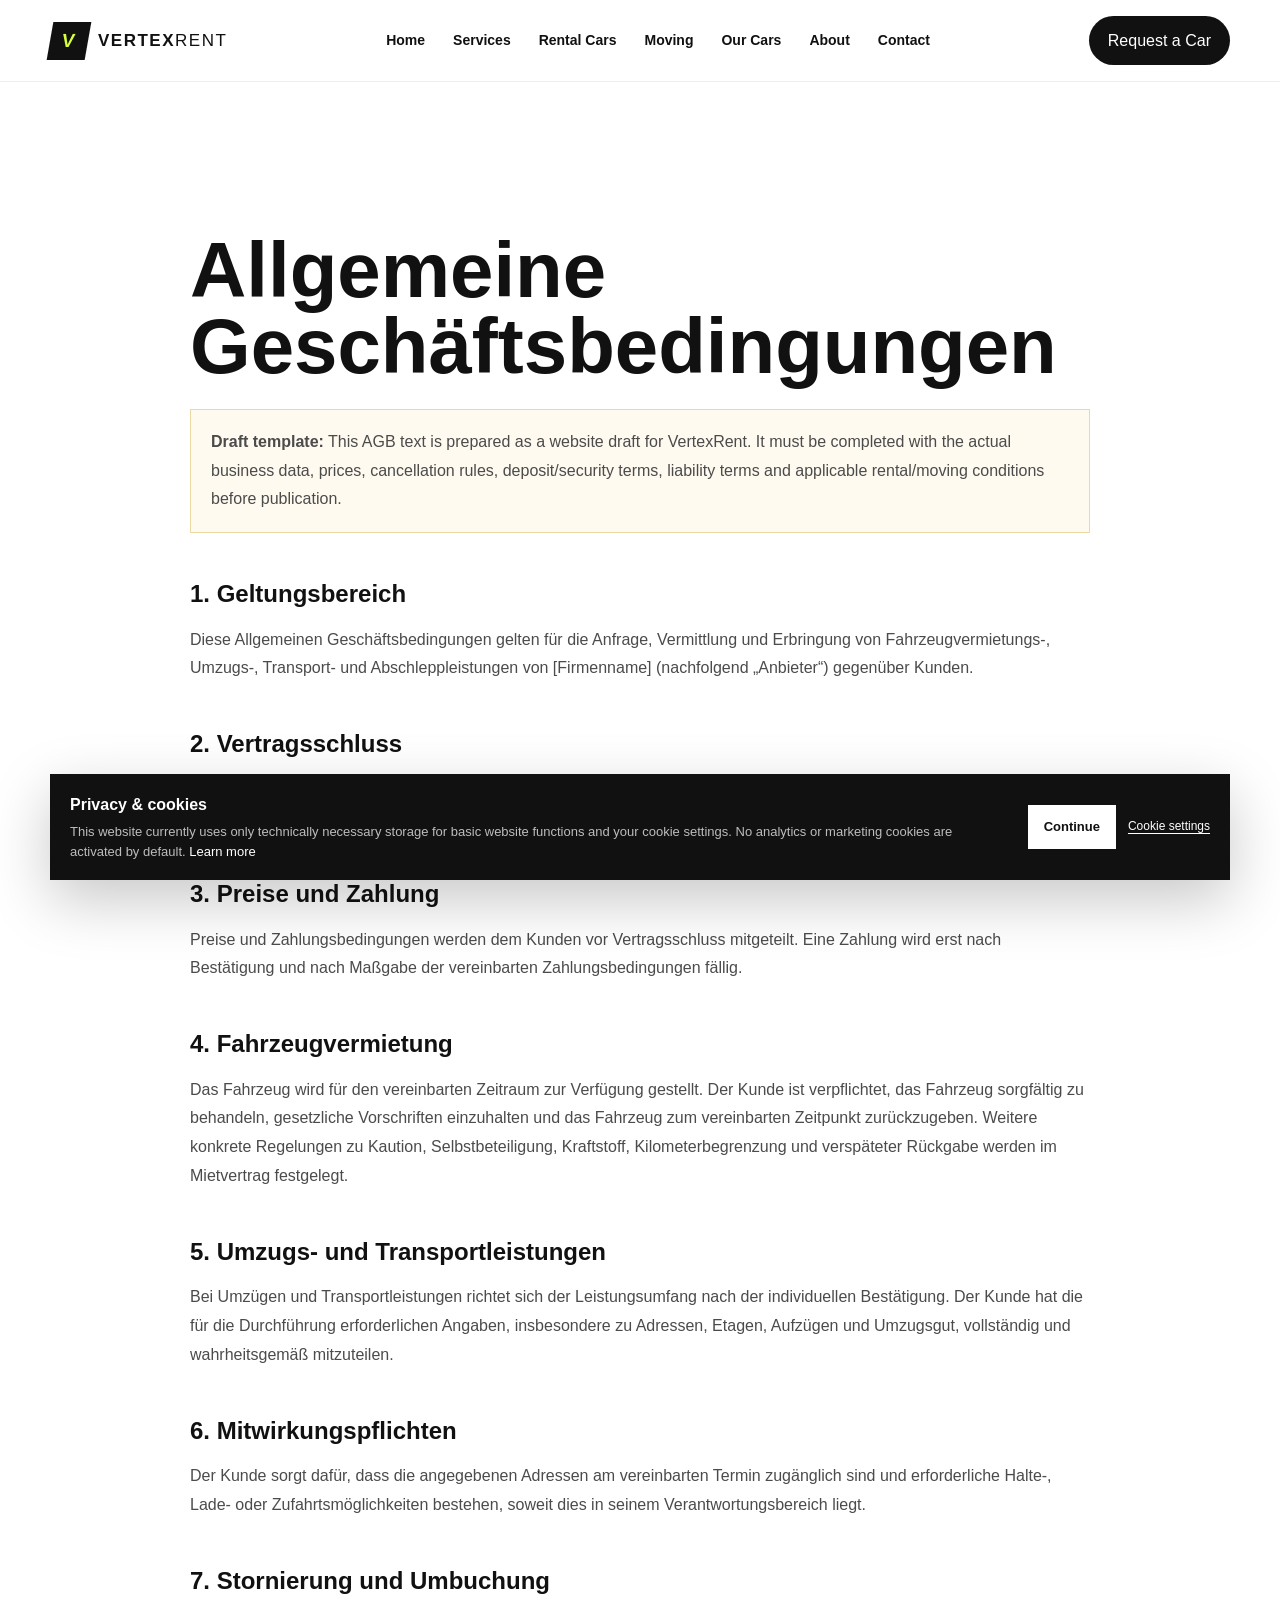
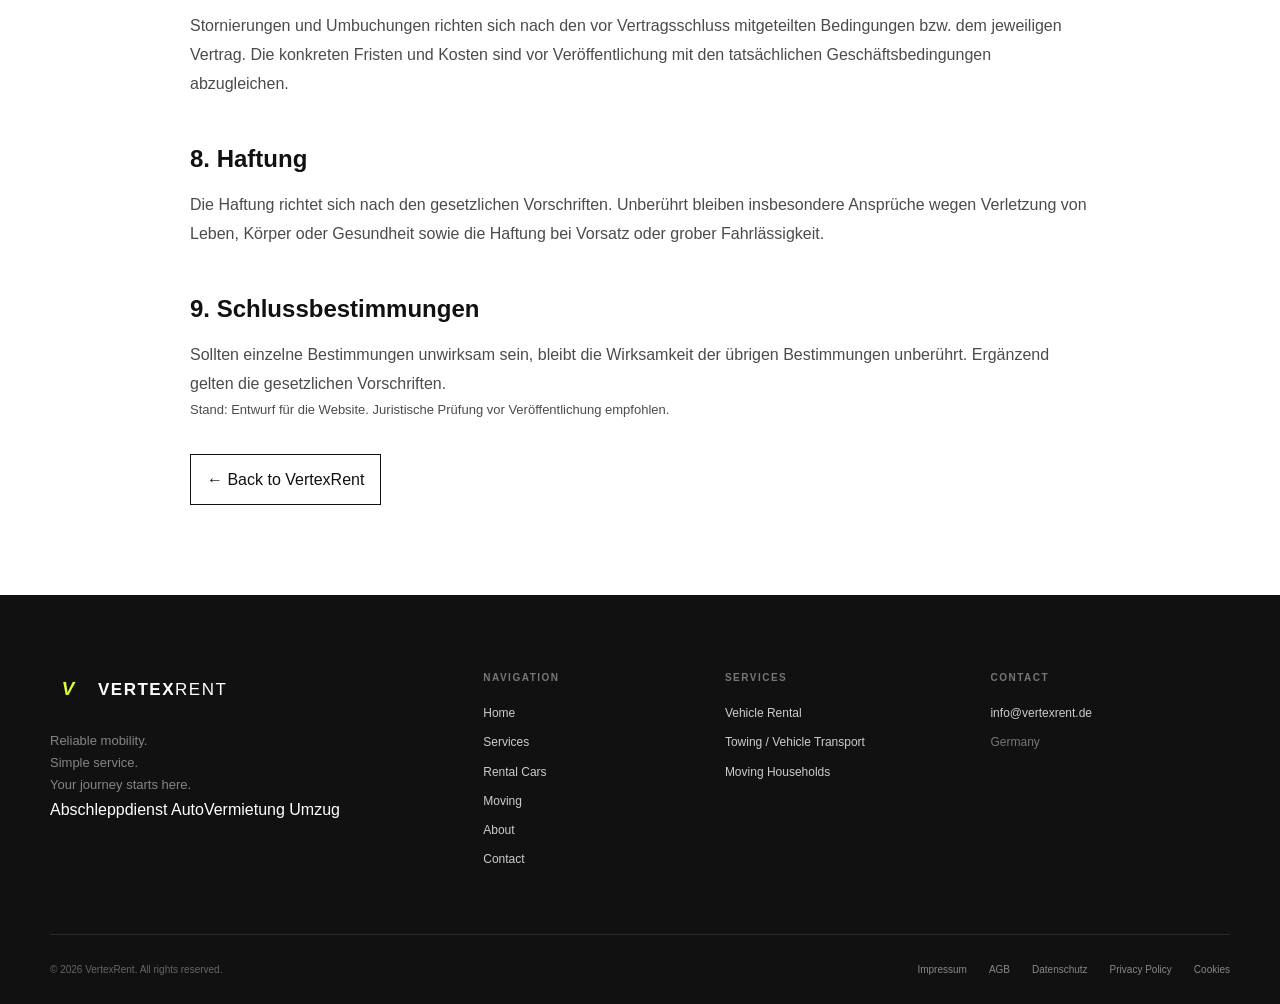
==== agb.html @ 1e1f7a02 "fixed the design and update the website" ====
<!DOCTYPE html>
<html lang="de">
<head>
<meta charset="UTF-8">
<meta name="viewport" content="width=device-width, initial-scale=1.0">
<meta name="robots" content="index,follow">
<title>AGB | VertexRent</title>
<link rel="stylesheet" href="style.css">
<link rel="stylesheet" href="responsive.css">
<style>
.legal-page { padding: 150px 0 90px; }
.legal-page .container { max-width: 900px; }
.legal-page .eyebrow { margin-bottom: 14px; }
.legal-page h1 { margin: 0 0 24px; font-size: clamp(42px, 7vw, 78px); line-height: 0.98; }
.legal-page h1 em { font-style: normal; font-weight: 400; }
.legal-page h2 { margin: 42px 0 12px; font-size: 24px; }
.legal-page p, .legal-page li { line-height: 1.8; color: #4b4b4b; }
.legal-page ul, .legal-page ol { padding-left: 22px; }
.legal-placeholder { padding: 18px 20px; border: 1px solid #ead9a3; background: #fffaf0; margin: 24px 0; color: #6d5a25; }
.legal-meta { color: #777; font-size: 13px; }
.legal-back { display:inline-flex; margin-top:32px; padding:12px 16px; border:1px solid #111; color:#111; text-decoration:none; }
</style>
</head>
<body>
<header class="site-header">
  <div class="container nav-wrapper">
    <a href="index.html" class="logo" aria-label="VertexRent Home">
      <span class="logo-mark">V</span>
      <span class="logo-text">VERTEX<span>RENT</span></span>
    </a>
    <nav id="site-navigation" class="main-nav" aria-label="Main Navigation">
      <a href="index.html">Home</a>
      <a href="services.html">Services</a>
      <a href="rental.html">Rental Cars</a>
      <a href="moving.html">Moving</a>
      <a href="index.html#fleet">Our Cars</a>
      <a href="index.html#about">About</a>
      <a href="index.html#contact">Contact</a>
    </nav>
    <a href="rental.html" class="nav-cta">Request a Car</a>
    <button class="menu-toggle" type="button" aria-expanded="false" aria-controls="site-navigation" aria-label="Open navigation menu">
      <span></span><span></span><span></span>
    </button>
  </div>
</header>

<main class="legal-page"><div class="container">
<h1>Allgemeine Geschäftsbedingungen</h1>
<p class="legal-placeholder"><strong>Draft template:</strong> This AGB text is prepared as a website draft for VertexRent. It must be completed with the actual business data, prices, cancellation rules, deposit/security terms, liability terms and applicable rental/moving conditions before publication.</p>
<h2>1. Geltungsbereich</h2><p>Diese Allgemeinen Geschäftsbedingungen gelten für die Anfrage, Vermittlung und Erbringung von Fahrzeugvermietungs-, Umzugs-, Transport- und Abschleppleistungen von [Firmenname] (nachfolgend „Anbieter“) gegenüber Kunden.</p>
<h2>2. Vertragsschluss</h2><p>Eine Anfrage über das Online-Formular stellt zunächst eine unverbindliche Anfrage dar. Ein Vertrag kommt erst durch die ausdrückliche Bestätigung des Anbieters nach Prüfung der Verfügbarkeit, des Leistungsumfangs und des Preises zustande.</p>
<h2>3. Preise und Zahlung</h2><p>Preise und Zahlungsbedingungen werden dem Kunden vor Vertragsschluss mitgeteilt. Eine Zahlung wird erst nach Bestätigung und nach Maßgabe der vereinbarten Zahlungsbedingungen fällig.</p>
<h2>4. Fahrzeugvermietung</h2><p>Das Fahrzeug wird für den vereinbarten Zeitraum zur Verfügung gestellt. Der Kunde ist verpflichtet, das Fahrzeug sorgfältig zu behandeln, gesetzliche Vorschriften einzuhalten und das Fahrzeug zum vereinbarten Zeitpunkt zurückzugeben. Weitere konkrete Regelungen zu Kaution, Selbstbeteiligung, Kraftstoff, Kilometerbegrenzung und verspäteter Rückgabe werden im Mietvertrag festgelegt.</p>
<h2>5. Umzugs- und Transportleistungen</h2><p>Bei Umzügen und Transportleistungen richtet sich der Leistungsumfang nach der individuellen Bestätigung. Der Kunde hat die für die Durchführung erforderlichen Angaben, insbesondere zu Adressen, Etagen, Aufzügen und Umzugsgut, vollständig und wahrheitsgemäß mitzuteilen.</p>
<h2>6. Mitwirkungspflichten</h2><p>Der Kunde sorgt dafür, dass die angegebenen Adressen am vereinbarten Termin zugänglich sind und erforderliche Halte-, Lade- oder Zufahrtsmöglichkeiten bestehen, soweit dies in seinem Verantwortungsbereich liegt.</p>
<h2>7. Stornierung und Umbuchung</h2><p>Stornierungen und Umbuchungen richten sich nach den vor Vertragsschluss mitgeteilten Bedingungen bzw. dem jeweiligen Vertrag. Die konkreten Fristen und Kosten sind vor Veröffentlichung mit den tatsächlichen Geschäftsbedingungen abzugleichen.</p>
<h2>8. Haftung</h2><p>Die Haftung richtet sich nach den gesetzlichen Vorschriften. Unberührt bleiben insbesondere Ansprüche wegen Verletzung von Leben, Körper oder Gesundheit sowie die Haftung bei Vorsatz oder grober Fahrlässigkeit.</p>
<h2>9. Schlussbestimmungen</h2><p>Sollten einzelne Bestimmungen unwirksam sein, bleibt die Wirksamkeit der übrigen Bestimmungen unberührt. Ergänzend gelten die gesetzlichen Vorschriften.</p>
<p class="legal-meta">Stand: Entwurf für die Website. Juristische Prüfung vor Veröffentlichung empfohlen.</p>
<a href="index.html" class="legal-back">← Back to VertexRent</a>
</div></main>
<footer class="site-footer">
  <div class="container">
    <div class="footer-top">
      <div class="footer-brand">
        <a class="logo footer-logo" href="index.html" aria-label="VertexRent Home">
          <span class="logo-mark">V</span>
          <span class="logo-text">VERTEX<span>RENT</span></span>
        </a>
        <p>Reliable mobility.<br>Simple service.<br>Your journey starts here.</p>
        <div class="service-label-strip footer-services" aria-label="Our services">
          <span>Abschleppdienst</span>
          <span>AutoVermietung</span>
          <span>Umzug</span>
        </div>
      </div>
      <div class="footer-column">
        <h4>Navigation</h4>
        <a href="index.html">Home</a>
        <a href="services.html">Services</a>
        <a href="rental.html">Rental Cars</a>
        <a href="moving.html">Moving</a>
        <a href="index.html#about">About</a>
        <a href="index.html#contact">Contact</a>
      </div>
      <div class="footer-column">
        <h4>Services</h4>
        <a href="rental.html">Vehicle Rental</a>
        <a href="services.html#transport">Towing / Vehicle Transport</a>
        <a href="moving.html">Moving Households</a>
      </div>
      <div class="footer-column">
        <h4>Contact</h4>
        <a href="mailto:info@vertexrent.de">info@vertexrent.de</a>
        <span class="footer-muted">Germany</span>
      </div>
    </div>
    <div class="footer-bottom">
      <p>© 2026 VertexRent. All rights reserved.</p>
      <nav aria-label="Legal" class="legal-links">
        <a href="impressum.html">Impressum</a>
        <a href="agb.html">AGB</a>
        <a href="datenschutz.html">Datenschutz</a>
        <a href="privacy-policy.html">Privacy Policy</a>
        <a href="cookies.html">Cookies</a>
      </nav>
    </div>
  </div>
</footer>
<div class="cookie-notice" id="cookieNotice" role="region" aria-label="Cookie information" hidden>
  <div class="cookie-notice-inner">
    <div>
      <p class="cookie-notice-title">Privacy &amp; cookies</p>
      <p class="cookie-notice-text">This website currently uses only technically necessary storage for basic website functions and your cookie settings. No analytics or marketing cookies are activated by default. <a href="privacy-policy.html">Learn more</a></p>
    </div>
    <div class="cookie-notice-actions">
      <button type="button" class="cookie-button" id="cookieNecessary">Continue</button>
      <a href="cookies.html" class="cookie-link">Cookie settings</a>
    </div>
  </div>
</div>
<script src="script.js"></script>
</body>
</html>
---- style.css ----
/* ========
   GLOBAL RESET
======== */

* {
    margin: 0;
    padding: 0;
    box-sizing: border-box;
}

html {
    scroll-behavior: smooth;
}

body {
    font-family: "DM Sans", sans-serif;
    color: #111111;
    background: #ffffff;
    line-height: 1.6;
}

a {
    text-decoration: none;
    color: inherit;
}

button {
    font-family: inherit;
}


/* =========
   CONTAINER
========== */

.container {
    width: min(1180px, calc(100% - 48px));
    margin: 0 auto;
}


/* ============
   HEADER
 ===========*/

.site-header {
    width: 100%;
    height: 82px;

    background: #ffffff;

    border-bottom: 1px solid #eeeeee;

    position: sticky;
    top: 0;
    z-index: 1000;
}


/* 
   NAV WRAPPER 
   */

.nav-wrapper {
    height: 100%;

    display: flex;
    align-items: center;
    justify-content: space-between;
}


/* 
   LOGO
 */

.logo {
    display: flex;
    align-items: center;
    gap: 10px;

    font-family: "Manrope", sans-serif;

    font-size: 17px;
    font-weight: 800;

    letter-spacing: 1.5px;
}


/* Logo icon */

.logo-mark {
    width: 38px;
    height: 38px;

    display: grid;
    place-items: center;

    background: #111111;
    color: #d8ff3e;

    font-size: 19px;
    font-weight: 800;

    transform: skew(-10deg);
}


/* Logo text */

.logo-text {
    color: #111111;
}

.logo-text span {
    font-weight: 500;
}


/* 
   DESKTOP NAVIGATION
 */

.main-nav {
    display: flex;
    align-items: center;

    gap: 28px;

    font-size: 14px;
    font-weight: 600;
}

.main-nav a {
    transition: opacity 0.2s ease;
}

.main-nav a:hover {
    opacity: 0.55;
}


/* 
   NAV CTA
 */

.nav-cta {
    background: #111111;
    color: #ffffff;

    padding: 12px 19px;

    border-radius: 100px;

    transition:
        background 0.2s ease,
        transform 0.2s ease;
}

.nav-cta:hover {
    opacity: 1 !important;

    background: #222222;

    transform: translateY(-2px);
}


/* 
   MOBILE MENU BUTTON
*/

.menu-toggle {
    display: none;

    width: 42px;
    height: 42px;

    border: none;
    background: transparent;

    cursor: pointer;

    flex-direction: column;
    align-items: center;
    justify-content: center;

    gap: 5px;
}

.menu-toggle span {
    display: block;

    width: 24px;
    height: 2px;

    background: #111111;

    transition: 0.3s ease;
}


/* =========================
   HERO SECTION
========================= */

.hero {

    position: relative;

    min-height: calc(100vh - 82px);

    display: flex;

    align-items: center;

    overflow: hidden;

    background: #141618;

    color: #ffffff;
}


/* 
   HERO BACKGROUND
*/

.hero-background {

    position: absolute;

    inset: 0;

    background-image:

        linear-gradient(
            90deg,
            rgba(8, 9, 10, 0.90) 0%,
            rgba(8, 9, 10, 0.65) 45%,
            rgba(8, 9, 10, 0.18) 100%
        ),

        url("https://images.unsplash.com/photo-1494905998402-395d579af36f?auto=format&fit=crop&w=2200&q=90");

    background-position: center;

    background-size: cover;

    background-repeat: no-repeat;

    z-index: 0;
}


/* 
   HERO CONTAINER
 */

.hero-container {

    position: relative;

    z-index: 1;

    width: 100%;

    padding-top: 100px;

    padding-bottom: 100px;
}


/* 
   HERO CONTENT
 */

.hero-content {

    max-width: 720px;
}


/* 
   EYEBROW
 */

.eyebrow {

    display: flex;

    align-items: center;

    gap: 10px;

    text-transform: uppercase;

    letter-spacing: 2px;

    font-size: 11px;

    font-weight: 700;

    color: #74787c;

    margin-bottom: 22px;
}


.eyebrow span {

    display: block;

    width: 28px;

    height: 2px;

    background: currentColor;
}


.hero-eyebrow {

    color: #d8ff3e;
}


/* 
   HERO HEADING
 */

.hero h1 {

    font-family: "Manrope", sans-serif;

    font-size: clamp(48px, 7vw, 88px);

    line-height: 0.98;

    letter-spacing: -4px;

    font-weight: 800;

    margin-bottom: 28px;
}


.hero h1 em {

    font-style: normal;

    color: #d8ff3e;

    font-weight: 600;
}


/* 
   HERO DESCRIPTION
 */

.hero-description {

    max-width: 540px;

    font-size: 18px;

    line-height: 1.7;

    color: #d8d9da;

    margin-bottom: 34px;
}


/* 
   HERO BUTTONS
 */

.hero-actions {

    display: flex;

    align-items: center;

    gap: 12px;

    flex-wrap: wrap;
}


.btn {

    display: inline-flex;

    align-items: center;

    justify-content: center;

    gap: 24px;

    border-radius: 100px;

    padding: 15px 22px;

    font-family: "DM Sans", sans-serif;

    font-size: 13px;

    font-weight: 700;

    transition:
        transform 0.25s ease,
        background 0.25s ease,
        box-shadow 0.25s ease;
}


.btn span {

    font-size: 17px;
}


/* Primary */

.btn-primary {

    background: #d8ff3e;

    color: #111111;
}


.btn-primary:hover {

    transform: translateY(-2px);

    box-shadow:
        0 12px 25px rgba(216, 255, 62, 0.18);
}


/* Outline */

.btn-outline {

    border: 1px solid rgba(255, 255, 255, 0.40);

    color: #ffffff;

    background: transparent;
}


.btn-outline:hover {

    background: #ffffff;

    color: #111111;
}


/* 
   HERO TRUST
*/

.hero-trust {

    display: flex;

    gap: 34px;

    margin-top: 72px;
}


.trust-item {

    display: flex;

    flex-direction: column;
}


.trust-item strong {

    font-family: "Manrope", sans-serif;

    font-size: 17px;

    font-weight: 700;
}


.trust-item span {

    font-size: 11px;

    color: #9da0a2;
}


/* 
   SCROLL INDICATOR
 */

.hero-scroll {

    position: absolute;

    right: 34px;

    bottom: 34px;

    z-index: 2;

    display: flex;

    align-items: center;

    gap: 10px;

    color: #aaa;

    font-size: 10px;

    letter-spacing: 2px;

    writing-mode: vertical-rl;
}


.hero-scroll strong {

    color: #d8ff3e;

    font-size: 18px;

    font-weight: 400;
}


/* =========================
   FLEET SECTION
========================= */

.fleet {
    background: #ffffff;
}


/* =========================
   CAR GRID
========================= */

.car-grid {

    display: grid;

    grid-template-columns:
        repeat(3, 1fr);

    gap: 18px;
}


/* 
   CAR CAR 
   */


.car-card {

    background: #ffffff;

    border: 1px solid #e5e6e7;

    overflow: hidden;

    transition:
        transform 0.3s ease,
        box-shadow 0.3s ease;
}


.car-card:hover {

    transform: translateY(-5px);

    box-shadow:
        0 15px 35px rgba(0, 0, 0, 0.08);
}


/* 
   CAR IMAGE
 */

.car-image {

    height: 275px;

    position: relative;

    overflow: hidden;

    background: #eeeeee;
}


.car-image img {

    width: 100%;

    height: 100%;

    object-fit: cover;

    transition:
        transform 0.5s ease;
}


.car-card:hover .car-image img {

    transform: scale(1.05);
}


/* 
   CAR TAG
*/

.car-tag {

    position: absolute;

    top: 14px;

    left: 14px;

    background: #ffffff;

    color: #111111;

    padding: 7px 11px;

    font-size: 10px;

    text-transform: uppercase;

    letter-spacing: 1px;

    font-weight: 700;
}


/* 
   CAR INFO
 */

.car-info {

    padding: 22px;
}


.car-main-info {

    display: flex;

    justify-content: space-between;

    align-items: flex-start;

    gap: 15px;
}


.car-info h3 {

    font-family: "Manrope", sans-serif;

    font-size: 18px;

    line-height: 1.3;
}


.car-info p {

    font-size: 12px;

    color: #888888;

    margin-top: 4px;
}


.car-price {

    font-size: 11px;

    font-weight: 700;

    white-space: nowrap;

    color: #555555;
}


/* 
   CAR LINK
 */

.car-link {

    display: inline-flex;

    align-items: center;

    gap: 10px;

    margin-top: 25px;

    font-size: 12px;

    font-weight: 700;
}


.car-link span {

    font-size: 17px;

    transition:
        transform 0.2s ease;
}


.car-link:hover span {

    transform: translateX(5px);
}


/* =========================
   ABOUT SECTION
========================= */

.about {

    background: #f4f5f5;
}


/* 
   ABOUT GRID
 */

.about-grid {

    display: grid;

    grid-template-columns:
        1.05fr 0.95fr;

    gap: 90px;

    align-items: center;
}


/*
   ABOUT IMAGE
*/

.about-image {

    height: 620px;

    position: relative;

    overflow: hidden;
}


.about-image img {

    width: 100%;

    height: 100%;

    object-fit: cover;
}


/* 
   IMAGE BADGE
*/

.about-badge {

    position: absolute;

    left: 25px;

    bottom: 25px;

    background: #d8ff3e;

    padding: 18px 22px;

    display: flex;

    flex-direction: column;
}


.about-badge strong {

    font-family: "Manrope", sans-serif;

    font-size: 20px;

    font-weight: 800;
}


.about-badge span {

    font-size: 11px;

    color: #333333;
}


/* 
   ABOUT CONTENT
 */

.about-content h2 {

    font-family: "Manrope", sans-serif;

    font-size: clamp(38px, 5vw, 64px);

    line-height: 1.02;

    letter-spacing: -2.5px;

    font-weight: 800;
}


.about-content h2 em {

    font-style: normal;

    color: #777b7e;

    font-weight: 600;
}


.about-description {

    max-width: 500px;

    color: #6f7377;

    margin: 28px 0;

    font-size: 15px;

    line-height: 1.75;
}


/*
   BENEFITS
 */

.benefits-list {

    list-style: none;

    display: grid;

    grid-template-columns: 1fr 1fr;

    gap: 14px;

    margin: 30px 0;
}


.benefits-list li {

    display: flex;

    align-items: center;

    font-size: 13px;

    font-weight: 600;
}


.benefit-icon {

    width: 22px;

    height: 22px;

    flex-shrink: 0;

    display: grid;

    place-items: center;

    margin-right: 8px;

    border-radius: 50%;

    background: #111111;

    color: #d8ff3e;

    font-size: 11px;
}


/* 
   ABOUT LINK
 */

.about-link {

    display: inline-flex;

    align-items: center;

    gap: 12px;

    font-size: 13px;

    font-weight: 700;

    border-bottom: 1px solid #111111;

    padding-bottom: 5px;
}


.about-link span {

    font-size: 17px;

    transition:
        transform 0.2s ease;
}


.about-link:hover span {

    transform: translateX(5px);
}


/* =========================
   BOOKING SECTION
========================= */

.booking {
    background: #ffffff;
}


/* =========================
   BOOKING BOX
========================= */

.booking-box {

    display: grid;

    grid-template-columns:
        0.9fr 1.1fr;

    background: #111111;

    color: #ffffff;

    overflow: hidden;
}


/* 
   BOOKING CONTENT
 */

.booking-content {

    padding: 70px;
}


.booking-eyebrow {
    color: #d8ff3e;
}


.booking-content h2 {

    font-family: "Manrope", sans-serif;

    font-size: clamp(42px, 5vw, 66px);

    line-height: 1;

    letter-spacing: -2px;

    font-weight: 800;
}


.booking-content h2 em {

    font-style: normal;

    color: #d8ff3e;

    font-weight: 600;
}


.booking-description {

    max-width: 400px;

    color: #aaaaaa;

    margin: 25px 0 42px;

    font-size: 14px;

    line-height: 1.7;
}


/* 
   BOOKING STEPS
 */

.booking-steps {

    display: flex;

    flex-direction: column;

    gap: 20px;
}


.booking-step {

    display: flex;

    align-items: flex-start;

    gap: 16px;
}


.booking-step > span {

    color: #d8ff3e;

    font-family: "Manrope", sans-serif;

    font-size: 11px;

    font-weight: 700;
}


.booking-step strong {

    display: block;

    color: #ffffff;

    font-size: 13px;
}


.booking-step p {

    color: #999999;

    font-size: 11px;

    margin-top: 2px;
}


/* 
   FORM WRAPPER
    */

.booking-form-wrapper {

    background: #f6f7f7;

    color: #111111;

    padding: 50px;
}


/* 
   FORM
 */

.booking-form {

    width: 100%;
}


/* 
   FORM HEADING
 */

.form-heading {

    display: flex;

    justify-content: space-between;

    align-items: center;

    gap: 20px;

    margin-bottom: 30px;
}


.form-heading h3 {

    font-family: "Manrope", sans-serif;

    font-size: 21px;

    font-weight: 800;
}


.form-heading span {

    font-size: 9px;

    color: #777777;

    text-transform: uppercase;

    letter-spacing: 1px;

    font-weight: 700;
}


/* 
   FORM ROW
 */

.form-row {

    display: grid;

    grid-template-columns:
        1fr 1fr;

    gap: 14px;
}


/* 
   FORM GROUP
    */

.form-group {

    margin-bottom: 17px;
}


.form-group label {

    display: block;

    font-size: 10px;

    text-transform: uppercase;

    letter-spacing: 1px;

    font-weight: 700;

    color: #333333;

    margin-bottom: 8px;
}


.form-group input,
.form-group select,
.form-group textarea {

    width: 100%;

    border: 1px solid #dddddd;

    background: #ffffff;

    padding: 14px 15px;

    border-radius: 2px;

    font-family: "DM Sans", sans-serif;

    font-size: 13px;

    color: #111111;

    outline: none;

    transition:
        border-color 0.2s ease;
}


.form-group input:focus,
.form-group select:focus,
.form-group textarea:focus {

    border-color: #111111;
}


.form-group textarea {

    resize: vertical;

    min-height: 100px;
}


/* 
   FORM SECTION TITLE
*/

.form-section-title {

    font-size: 10px;

    text-transform: uppercase;

    letter-spacing: 1.5px;

    font-weight: 700;

    color: #888888;

    border-bottom: 1px solid #dddddd;

    padding-bottom: 10px;

    margin: 28px 0 20px;
}


/* 
   BOOKING BUTTON
 */

.booking-submit {

    width: 100%;

    border: none;

    cursor: pointer;

    margin-top: 5px;
}


/* 
   FORM NOTE
 */

.form-note {

    text-align: center;

    color: #888888;

    font-size: 10px;

    line-height: 1.5;

    margin-top: 12px;
}



/* =========================
   CONTACT SECTION
========================= */

.contact {

    background: #f7f7f7;
}


/* 
   CONTACT GRID
= */

.contact-grid {

    display: grid;

    grid-template-columns:
        0.8fr 1.2fr;

    gap: 110px;

    align-items: start;
}


/* 
   CONTACT CONTENT
 */

.contact-content h2 {

    font-family: "Manrope", sans-serif;

    font-size: clamp(38px, 5vw, 64px);

    line-height: 1.02;

    letter-spacing: -2.5px;

    font-weight: 800;
}


.contact-content h2 em {

    font-style: normal;

    color: #777b7e;

    font-weight: 600;
}


.contact-description {

    max-width: 420px;

    color: #777777;

    margin: 26px 0 35px;

    font-size: 15px;

    line-height: 1.7;
}


/* 
   CONTACT DETAILS
 */

.contact-details {

    display: flex;

    flex-direction: column;

    gap: 18px;
}


.contact-detail {

    display: flex;

    flex-direction: column;
}


.contact-detail span {

    font-size: 10px;

    text-transform: uppercase;

    letter-spacing: 1px;

    color: #999999;
}


.contact-detail strong {

    font-size: 13px;

    font-weight: 600;

    color: #222222;
}


/* 
   CONTACT FORM
 */

.contact-form-wrapper {

    background: #ffffff;

    border: 1px solid #e5e5e5;

    padding: 42px;
}


.contact-form {

    width: 100%;
}


/* 
   DARK BUTTON
 */

.btn-dark {

    display: inline-flex;

    align-items: center;

    justify-content: center;

    gap: 24px;

    background: #111111;

    color: #ffffff;

    border: none;

    cursor: pointer;
}


.btn-dark:hover {

    background: #292929;
}


.contact-submit {

    margin-top: 5px;
}



/* =========================
   FOOTER
========================= */

.site-footer {

    background: #111111;

    color: #ffffff;

    padding-top: 75px;
}


/* 
   FOOTER TOP
 */

.footer-top {

    display: grid;

    grid-template-columns:
        1.6fr
        0.8fr
        0.9fr
        1fr;

    gap: 50px;

    padding-bottom: 65px;
}


/* 
   FOOTER BRAND
 */

.footer-brand p {

    max-width: 280px;

    color: #858585;

    font-size: 13px;

    line-height: 1.7;

    margin-top: 22px;
}


/* Footer logo */

.footer-logo {

    color: #ffffff;
}


.footer-logo .logo-text {

    color: #ffffff;
}


/*
   FOOTER COLUMNS
 */

.footer-column {

    display: flex;

    flex-direction: column;

    align-items: flex-start;

    gap: 10px;
}


.footer-column h4 {

    font-size: 10px;

    text-transform: uppercase;

    letter-spacing: 1.5px;

    color: #777777;

    margin-bottom: 8px;
}


.footer-column a {

    font-size: 12px;

    color: #cccccc;

    transition:
        color 0.2s ease;
}


.footer-column a:hover {

    color: #d8ff3e;
}


.footer-muted {

    font-size: 12px;

    color: #777777;
}


/* 
   FOOTER BOTTOM
 */

.footer-bottom {

    min-height: 70px;

    border-top: 1px solid #292929;

    display: flex;

    align-items: center;

    justify-content: space-between;

    gap: 20px;
}


.footer-bottom p {

    color: #666666;

    font-size: 10px;
}


/* 
   LEGAL LINKS
 */

.legal-links {

    display: flex;

    align-items: center;

    gap: 22px;
}


.legal-links a {

    color: #888888;

    font-size: 10px;

    transition:
        color 0.2s ease;
}


.legal-links a:hover {

    color: #ffffff;
}

/* =====================================================
   BOOKING SERVICE GATEWAY
===================================================== */
.booking-service-gateway {
    display: flex;
    align-items: stretch;
}

.booking-gateway-card {
    width: 100%;
    padding: 42px;
    border: 1px solid #e5e5e5;
    background: #fff;
    box-sizing: border-box;
}

.booking-gateway-card h3 {
    margin: 12px 0 12px;
    font-size: clamp(28px, 3vw, 40px);
    line-height: 1.08;
}

.booking-gateway-card > p:not(.eyebrow):not(.form-note) {
    max-width: 560px;
    line-height: 1.7;
    color: #555;
}

.booking-gateway-actions {
    display: flex;
    gap: 12px;
    flex-wrap: wrap;
    margin-top: 28px;
}

.booking-gateway-actions .btn {
    text-decoration: none;
}

.btn-outline {
    display: inline-flex;
    align-items: center;
    justify-content: center;
    gap: 20px;
    padding: 16px 20px;
    border: 1px solid #111;
    color: #111;
    background: #fff;
    cursor: pointer;
}

.btn-outline:hover {
    background: #f4f4f4;
}


/* =====================================================
   COOKIE NOTICE
===================================================== */
.cookie-notice {
    position: fixed;
    left: 20px;
    right: 20px;
    bottom: 20px;
    z-index: 1000;
}

.cookie-notice[hidden] { display: none; }

.cookie-notice-inner {
    max-width: 1180px;
    margin: 0 auto;
    display: flex;
    align-items: center;
    justify-content: space-between;
    gap: 24px;
    padding: 18px 20px;
    background: #111;
    color: #fff;
    box-shadow: 0 20px 60px rgba(0,0,0,.22);
}

.cookie-notice-title {
    margin: 0 0 4px;
    font-weight: 800;
}

.cookie-notice-text {
    margin: 0;
    color: rgba(255,255,255,.72);
    font-size: 13px;
    line-height: 1.55;
}

.cookie-notice-text a,
.cookie-link {
    color: #fff;
}

.cookie-notice-actions {
    display: flex;
    align-items: center;
    gap: 12px;
    flex-shrink: 0;
}

.cookie-button {
    border: 0;
    padding: 12px 16px;
    background: #fff;
    color: #111;
    font: inherit;
    font-size: 13px;
    font-weight: 800;
    cursor: pointer;
}

.cookie-link {
    font-size: 12px;
    text-decoration: underline;
    text-underline-offset: 3px;
}

@media (max-width: 760px) {
    .cookie-notice {
        left: 12px;
        right: 12px;
        bottom: 12px;
    }

    .cookie-notice-inner,
    .cookie-notice-actions {
        flex-direction: column;
        align-items: stretch;
    }
}
---- responsive.css ----
/* =========================
   TABLET
========================= */

@media (max-width: 900px) {

    .main-nav {
        gap: 16px;
    }

}


/* =========================
   MOBILE
========================= */

@media (max-width: 700px) {

    .container {
        width: min(100% - 30px, 1180px);
    }


    .site-header {
        height: 70px;
    }


    .menu-toggle {
        display: flex;
    }


    .main-nav {

        position: absolute;

        top: 70px;
        left: 0;
        right: 0;

        background: #ffffff;

        display: none;

        flex-direction: column;

        align-items: stretch;

        gap: 0;

        padding: 20px 25px;

        border-bottom: 1px solid #eeeeee;
    }


    .main-nav.open {
        display: flex;
    }


    .main-nav a {
        padding: 10px 0;
    }


    .main-nav .nav-cta {
        text-align: center;

        margin-top: 8px;
    }

}


/* =========================
   HERO RESPONSIVE
========================= */

@media (max-width: 700px) {

    .hero {

        min-height: calc(100vh - 70px);
    }


    .hero-container {

        padding-top: 70px;

        padding-bottom: 70px;
    }


    .hero h1 {

        font-size: clamp(46px, 13vw, 68px);

        letter-spacing: -2px;
    }


    .hero-description {

        font-size: 16px;

        max-width: 100%;
    }


    .hero-trust {

        gap: 18px;

        margin-top: 50px;
    }


    .hero-scroll {

        display: none;
    }

}



/* =========================
   SERVICES RESPONSIVE
========================= */

@media (max-width: 900px) {

    .services-heading {

        grid-template-columns: 1fr;

        gap: 30px;

        align-items: start;
    }


    .service-grid {

        grid-template-columns: 1fr;
    }


    .service-card {

        min-height: 280px;
    }

}


@media (max-width: 700px) {

    .section {

        padding: 80px 0;
    }


    .section-heading {

        margin-bottom: 38px;
    }


    .section-heading h2 {

        font-size: 42px;

        letter-spacing: -1.8px;
    }


    .service-card {

        min-height: 270px;

        padding: 28px;
    }


    .service-card h3 {

        font-size: 25px;
    }

}


/* =========================
   FLEET RESPONSIVE
========================= */

@media (max-width: 900px) {

    .car-grid {

        grid-template-columns:
            repeat(2, 1fr);
    }

}


@media (max-width: 700px) {

    .car-grid {

        grid-template-columns: 1fr;
    }


    .car-image {

        height: 250px;
    }

}




/* =========================
   ABOUT RESPONSIVE
========================= */

@media (max-width: 900px) {

    .about-grid {

        grid-template-columns: 1fr;

        gap: 50px;
    }


    .about-image {

        height: 500px;
    }

}


@media (max-width: 700px) {

    .about-image {

        height: 380px;
    }


    .about-content h2 {

        font-size: 42px;

        letter-spacing: -1.8px;
    }


    .benefits-list {

        grid-template-columns: 1fr;
    }

}


/* =========================
   BOOKING RESPONSIVE
========================= */

@media (max-width: 900px) {

    .booking-box {

        grid-template-columns: 1fr;
    }


    .booking-content {

        padding: 55px;
    }


    .booking-form-wrapper {

        padding: 45px;
    }

}


@media (max-width: 700px) {

    .booking-content {

        padding: 40px 25px;
    }


    .booking-form-wrapper {

        padding: 35px 25px;
    }


    .form-row {

        grid-template-columns: 1fr;

        gap: 0;
    }


    .form-heading {

        align-items: flex-start;

        flex-direction: column;

        gap: 8px;
    }


    .booking-content h2 {

        font-size: 44px;

        letter-spacing: -1.8px;
    }

}


/* =========================
   CONTACT RESPONSIVE
========================= */

@media (max-width: 900px) {

    .contact-grid {

        grid-template-columns: 1fr;

        gap: 55px;
    }

}


@media (max-width: 700px) {

    .contact-grid {

        gap: 40px;
    }


    .contact-form-wrapper {

        padding: 28px 20px;
    }


    .contact-content h2 {

        font-size: 42px;

        letter-spacing: -1.8px;
    }

}



/* =========================
   FOOTER RESPONSIVE
========================= */

@media (max-width: 900px) {

    .footer-top {

        grid-template-columns:
            1.5fr 1fr 1fr;

        gap: 40px;
    }


    .footer-brand {

        grid-column: 1 / -1;
    }

}


@media (max-width: 700px) {

    .site-footer {

        padding-top: 55px;
    }


    .footer-top {

        grid-template-columns: 1fr 1fr;

        gap: 40px;

        padding-bottom: 45px;
    }


    .footer-brand {

        grid-column: 1 / -1;
    }


    .footer-bottom {

        padding: 20px 0;

        flex-direction: column;

        align-items: flex-start;

        justify-content: center;
    }


    .legal-links {

        flex-wrap: wrap;

        gap: 12px 18px;
    }
}








/* =========================================================
   FLEET
========================================================= */

.fleet {
    padding: 120px 0;
    background: #f7f8fa;
}

.fleet-heading {
    display: flex;
    justify-content: space-between;
    align-items: flex-end;
    gap: 50px;
    margin-bottom: 60px;
}

.fleet-heading .section-intro {
    max-width: 480px;
    margin: 0;
    color: #666;
    line-height: 1.8;
}

.fleet-grid {
    display: grid;
    grid-template-columns: repeat(2, 1fr);
    gap: 30px;
}

.fleet-card {
    overflow: hidden;
    background: #fff;
    border: 1px solid #e7e7e7;
    border-radius: 24px;
    transition: .35s ease;
}

.fleet-card:hover {
    transform: translateY(-7px);
    box-shadow: 0 25px 60px rgba(0,0,0,.09);
}


/* Gallery */

.fleet-gallery {
    position: relative;
    padding: 14px;
    background: #eef0f2;
}

.fleet-main-image {
    height: 330px;
    overflow: hidden;
    border-radius: 17px;
}

.fleet-main-image img {
    width: 100%;
    height: 100%;
    display: block;
    object-fit: cover;
    transition: transform .5s ease;
}

.fleet-card:hover .fleet-main-image img {
    transform: scale(1.04);
}

.fleet-small-images {
    display: grid;
    grid-template-columns: repeat(2, 1fr);
    gap: 12px;
    margin-top: 12px;
}

.fleet-small-images img {
    width: 100%;
    height: 115px;
    display: block;
    object-fit: cover;
    border-radius: 13px;
}


/* Badge */

.fleet-badge {
    position: absolute;
    top: 28px;
    left: 28px;
    padding: 9px 16px;
    background: #111;
    color: #fff;
    border-radius: 50px;
    font-size: 11px;
    font-weight: 700;
    text-transform: uppercase;
    letter-spacing: .08em;
}


/* Content */

.fleet-content {
    padding: 34px;
}

.fleet-label {
    margin: 0 0 10px;
    color: #777;
    font-size: 11px;
    font-weight: 700;
    letter-spacing: .13em;
    text-transform: uppercase;
}

.fleet-content h3 {
    margin: 0 0 16px;
    color: #111;
    font-size: 30px;
    line-height: 1.15;
}

.fleet-content > p {
    color: #666;
    font-size: 15px;
    line-height: 1.75;
}


/* Details */

.fleet-details {
    display: grid;
    grid-template-columns: repeat(2, 1fr);
    gap: 10px;
    margin: 25px 0;
}

.fleet-details div {
    padding: 14px;
    background: #f5f6f7;
    border-radius: 12px;
}

.fleet-details strong {
    display: block;
    margin-bottom: 4px;
    color: #111;
    font-size: 13px;
}

.fleet-details span {
    color: #888;
    font-size: 11px;
}


/* Prices */

.fleet-prices {
    display: grid;
    grid-template-columns: repeat(3, 1fr);
    margin: 25px 0;
    padding: 18px 0;
    border-top: 1px solid #e6e6e6;
    border-bottom: 1px solid #e6e6e6;
}

.fleet-prices div {
    text-align: center;
}

.fleet-prices span {
    display: block;
    margin-bottom: 5px;
    color: #888;
    font-size: 11px;
}

.fleet-prices strong {
    color: #111;
    font-size: 17px;
}


/* Extra information */

.fleet-extra {
    margin-bottom: 25px;
}

.fleet-extra p {
    margin: 7px 0;
    color: #777;
    font-size: 13px;
    line-height: 1.65;
}

.fleet-extra strong {
    color: #222;
}


/* Button */

.fleet-button {
    display: inline-flex;
    align-items: center;
    justify-content: space-between;
    gap: 25px;
    padding: 14px 20px;
    min-width: 210px;
    background: #111;
    color: #fff;
    border-radius: 50px;
    text-decoration: none;
    font-size: 13px;
    font-weight: 700;
    transition: .3s ease;
}

.fleet-button span {
    font-size: 20px;
}

.fleet-button:hover {
    background: #333;
    transform: translateX(3px);
}


/* =========================================================
   MOBILE
========================================================= */

@media (max-width: 900px) {

    .fleet {
        padding: 90px 0;
    }

    .fleet-heading {
        flex-direction: column;
        align-items: flex-start;
    }

    .fleet-grid {
        grid-template-columns: 1fr;
    }
}


@media (max-width: 600px) {

    .fleet {
        padding: 70px 0;
    }

    .fleet-content {
        padding: 24px;
    }

    .fleet-main-image {
        height: 240px;
    }

    .fleet-small-images img {
        height: 95px;
    }

    .fleet-content h3 {
        font-size: 25px;
    }

    .fleet-details {
        grid-template-columns: 1fr;
    }

    .fleet-prices {
        grid-template-columns: 1fr;
    }

    .fleet-prices div {
        display: flex;
        justify-content: space-between;
        align-items: center;
        padding: 8px 0;
    }

    .fleet-prices span {
        margin: 0;
    }

    .fleet-button {
        width: 100%;
    }
}
















/* =========================================
   LONG-TERM RENTAL
========================================= */

.longterm {
    padding: 120px 0;
    background: #fff;
}

.longterm-heading {
    display: flex;
    justify-content: space-between;
    align-items: flex-end;
    gap: 50px;
    margin-bottom: 60px;
}

.longterm-heading > p {
    max-width: 480px;
    margin: 0;
    color: #666;
    line-height: 1.8;
}

.longterm-grid {
    display: grid;
    grid-template-columns: repeat(2, 1fr);
    gap: 30px;
}

.longterm-card {
    overflow: hidden;
    background: #f7f8fa;
    border: 1px solid #e6e6e6;
    border-radius: 24px;
    transition: .35s ease;
}

.longterm-card:hover {
    transform: translateY(-7px);
    box-shadow: 0 25px 60px rgba(0,0,0,.08);
}

.longterm-image {
    position: relative;
    height: 330px;
    padding: 14px;
}

.longterm-image img {
    width: 100%;
    height: 100%;
    display: block;
    object-fit: cover;
    border-radius: 17px;
}

.longterm-image span {
    position: absolute;
    top: 28px;
    left: 28px;
    padding: 9px 16px;
    background: #111;
    color: #fff;
    border-radius: 50px;
    font-size: 11px;
    font-weight: 700;
    text-transform: uppercase;
    letter-spacing: .08em;
}

.longterm-content {
    padding: 34px;
}

.longterm-label {
    margin: 0 0 10px;
    color: #777;
    font-size: 11px;
    font-weight: 700;
    letter-spacing: .13em;
    text-transform: uppercase;
}

.longterm-content h3 {
    margin: 0 0 16px;
    color: #111;
    font-size: 30px;
    line-height: 1.15;
}

.longterm-content > p {
    color: #666;
    font-size: 15px;
    line-height: 1.75;
}

.longterm-details {
    display: grid;
    grid-template-columns: repeat(2, 1fr);
    gap: 10px;
    margin: 25px 0;
}

.longterm-details div {
    padding: 15px;
    background: #fff;
    border-radius: 12px;
}

.longterm-details strong {
    display: block;
    margin-bottom: 5px;
    color: #111;
    font-size: 14px;
}

.longterm-details span {
    color: #888;
    font-size: 11px;
}

.longterm-info {
    margin-bottom: 25px;
}

.longterm-info p {
    margin: 8px 0;
    color: #777;
    font-size: 13px;
    line-height: 1.6;
}

.longterm-info strong {
    color: #222;
}

.longterm-button {
    display: inline-flex;
    align-items: center;
    justify-content: space-between;
    gap: 25px;
    min-width: 210px;
    padding: 14px 20px;
    background: #111;
    color: #fff;
    border-radius: 50px;
    text-decoration: none;
    font-size: 13px;
    font-weight: 700;
    transition: .3s ease;
}

.longterm-button:hover {
    background: #333;
}

.longterm-button span {
    font-size: 20px;
}


/* MOBILE */

@media (max-width: 900px) {

    .longterm {
        padding: 90px 0;
    }

    .longterm-heading {
        flex-direction: column;
        align-items: flex-start;
    }

    .longterm-grid {
        grid-template-columns: 1fr;
    }
}

@media (max-width: 600px) {

    .longterm {
        padding: 70px 0;
    }

    .longterm-content {
        padding: 24px;
    }

    .longterm-image {
        height: 240px;
    }

    .longterm-content h3 {
        font-size: 25px;
    }

    .longterm-details {
        grid-template-columns: 1fr;
    }

    .longterm-button {
        width: 100%;
    }
}
/* ========================================
   SHARED HEADER / FOOTER POLISH
======================================== */

@media (max-width: 1100px) {
    .main-nav { gap: 18px; font-size: 13px; }
    .nav-cta { padding: 10px 15px; font-size: 13px; }
}

@media (max-width: 860px) {
    .main-nav { display: none; }
    .nav-cta { display: none; }
    .menu-toggle { display: flex; }
    .main-nav.open {
        display: flex;
        position: absolute;
        top: 70px;
        left: 0;
        right: 0;
        flex-direction: column;
        align-items: stretch;
        gap: 0;
        padding: 14px 20px 18px;
        background: #fff;
        border-top: 1px solid #eee;
        border-bottom: 1px solid #eee;
        box-shadow: 0 18px 34px rgba(0,0,0,.08);
    }
    .main-nav.open a { padding: 12px 4px; }
    .footer-top { grid-template-columns: repeat(2, minmax(0, 1fr)); gap: 36px 24px; }
}

@media (max-width: 600px) {
    .site-header { height: 70px; }
    .nav-wrapper { min-height: 70px; }
    .logo { font-size: 15px; }
    .logo-mark { width: 34px; height: 34px; font-size: 17px; }
    .footer-top { grid-template-columns: 1fr; gap: 30px; }
    .footer-bottom { flex-direction: column; align-items: flex-start; gap: 18px; }
    .legal-links { gap: 10px 14px; flex-wrap: wrap; }
    .footer-services { margin-top: 16px; }
}
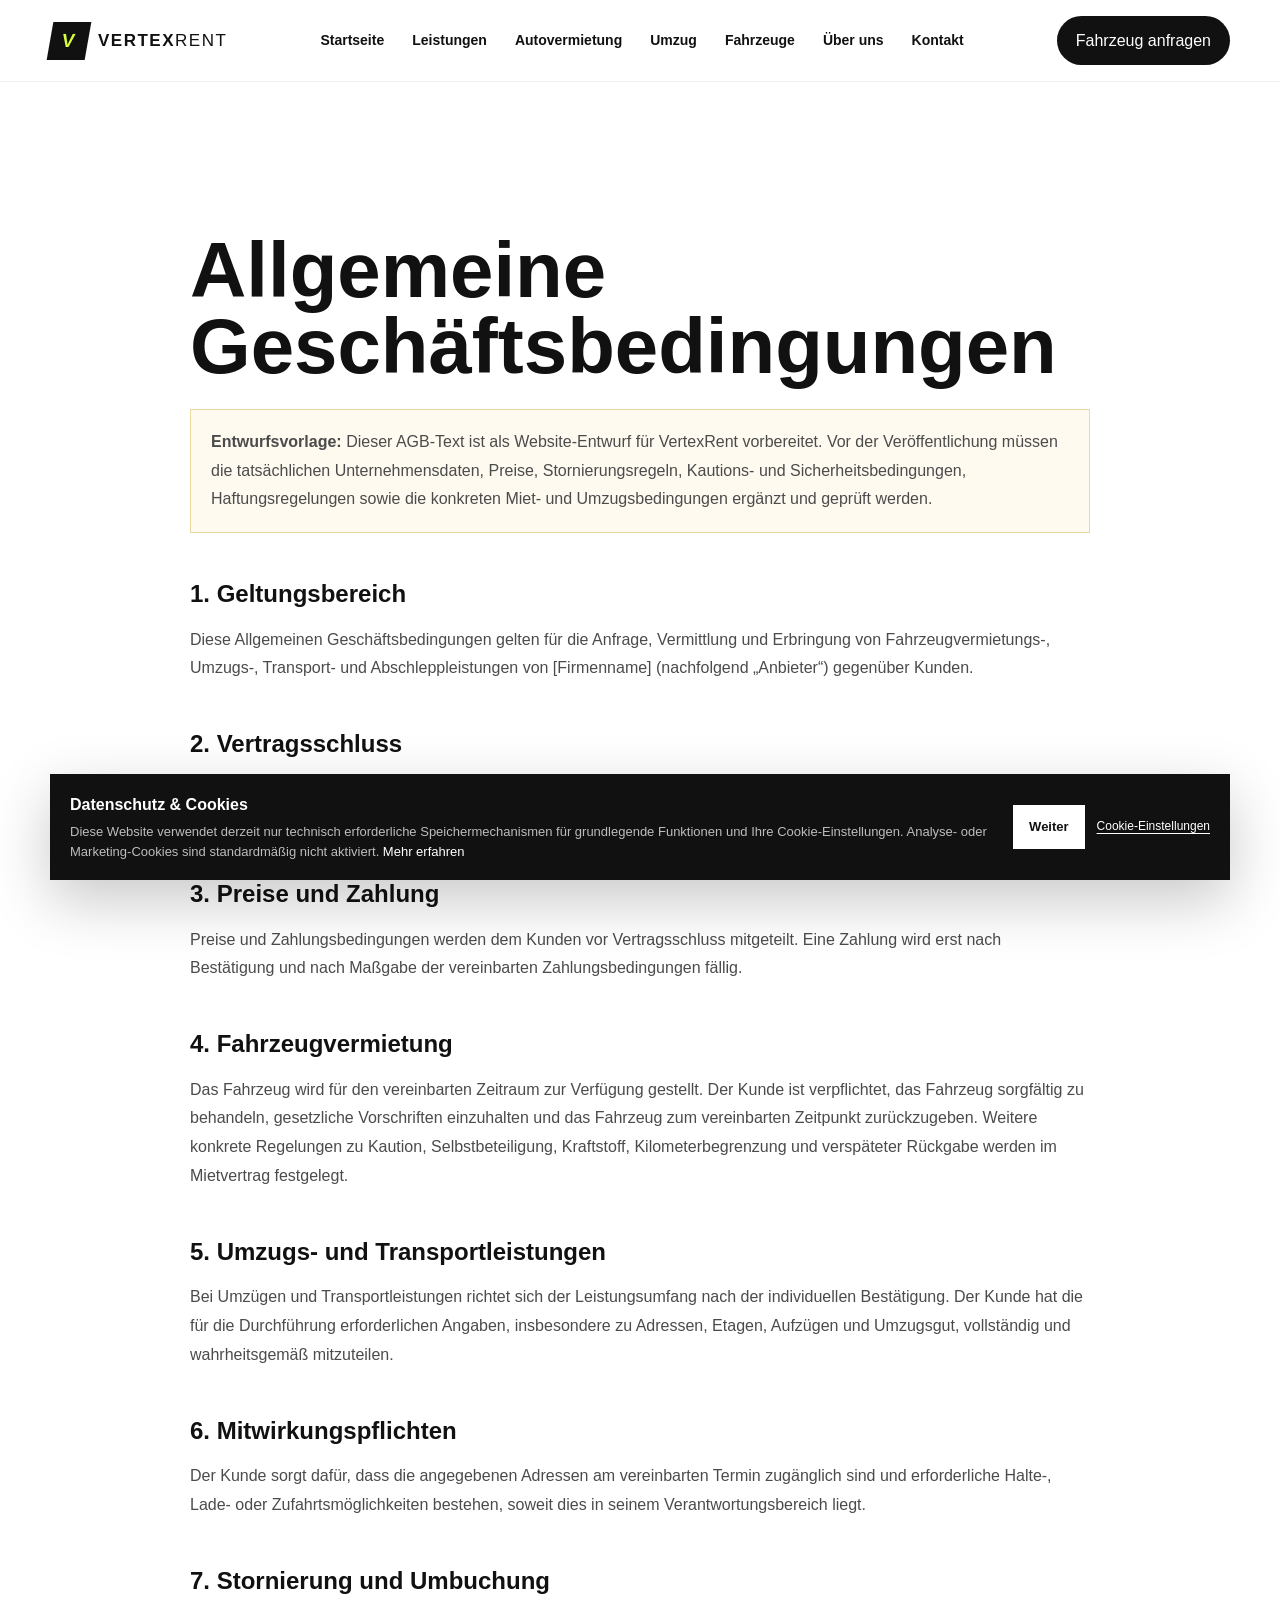
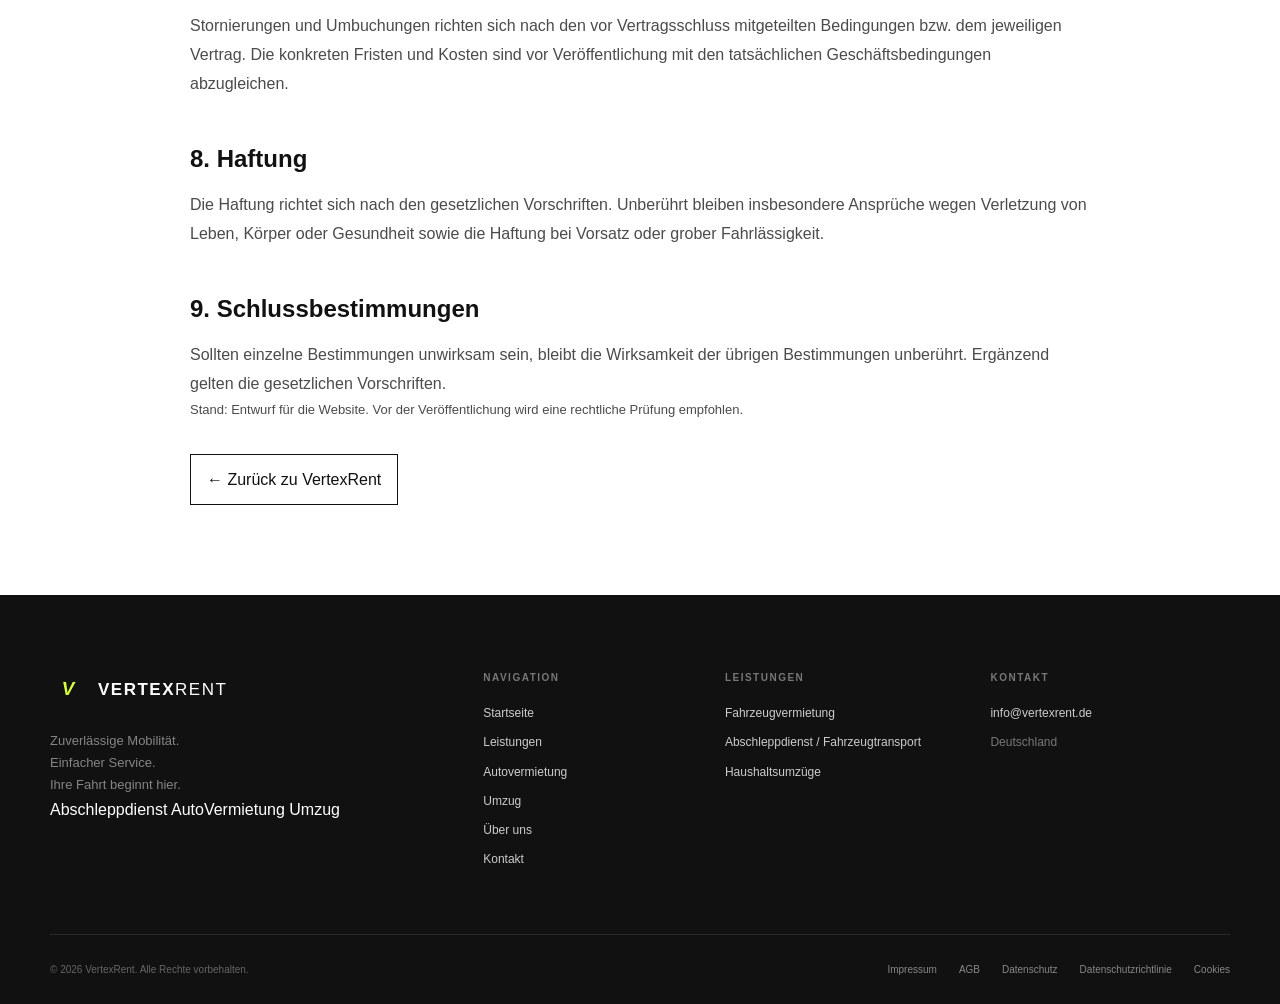
==== commit 1695bb6a: "added german language" ====
--- a/agb.html
+++ b/agb.html
@@ -24,21 +24,21 @@
 <body>
 <header class="site-header">
   <div class="container nav-wrapper">
-    <a href="index.html" class="logo" aria-label="VertexRent Home">
+    <a href="index.html" class="logo" aria-label="VertexRent Startseite">
       <span class="logo-mark">V</span>
       <span class="logo-text">VERTEX<span>RENT</span></span>
     </a>
-    <nav id="site-navigation" class="main-nav" aria-label="Main Navigation">
-      <a href="index.html">Home</a>
-      <a href="services.html">Services</a>
-      <a href="rental.html">Rental Cars</a>
-      <a href="moving.html">Moving</a>
-      <a href="index.html#fleet">Our Cars</a>
-      <a href="index.html#about">About</a>
-      <a href="index.html#contact">Contact</a>
+    <nav id="site-navigation" class="main-nav" aria-label="Hauptnavigation">
+      <a href="index.html">Startseite</a>
+      <a href="services.html">Leistungen</a>
+      <a href="rental.html">Autovermietung</a>
+      <a href="moving.html">Umzug</a>
+      <a href="index.html#fleet">Fahrzeuge</a>
+      <a href="index.html#about">Über uns</a>
+      <a href="index.html#contact">Kontakt</a>
     </nav>
-    <a href="rental.html" class="nav-cta">Request a Car</a>
-    <button class="menu-toggle" type="button" aria-expanded="false" aria-controls="site-navigation" aria-label="Open navigation menu">
+    <a href="rental.html" class="nav-cta">Fahrzeug anfragen</a>
+    <button class="menu-toggle" type="button" aria-expanded="false" aria-controls="site-navigation" aria-label="Navigationsmenü öffnen">
       <span></span><span></span><span></span>
     </button>
   </div>
@@ -46,7 +46,7 @@
 
 <main class="legal-page"><div class="container">
 <h1>Allgemeine Geschäftsbedingungen</h1>
-<p class="legal-placeholder"><strong>Draft template:</strong> This AGB text is prepared as a website draft for VertexRent. It must be completed with the actual business data, prices, cancellation rules, deposit/security terms, liability terms and applicable rental/moving conditions before publication.</p>
+<p class="legal-placeholder"><strong>Entwurfsvorlage:</strong> Dieser AGB-Text ist als Website-Entwurf für VertexRent vorbereitet. Vor der Veröffentlichung müssen die tatsächlichen Unternehmensdaten, Preise, Stornierungsregeln, Kautions- und Sicherheitsbedingungen, Haftungsregelungen sowie die konkreten Miet- und Umzugsbedingungen ergänzt und geprüft werden.</p>
 <h2>1. Geltungsbereich</h2><p>Diese Allgemeinen Geschäftsbedingungen gelten für die Anfrage, Vermittlung und Erbringung von Fahrzeugvermietungs-, Umzugs-, Transport- und Abschleppleistungen von [Firmenname] (nachfolgend „Anbieter“) gegenüber Kunden.</p>
 <h2>2. Vertragsschluss</h2><p>Eine Anfrage über das Online-Formular stellt zunächst eine unverbindliche Anfrage dar. Ein Vertrag kommt erst durch die ausdrückliche Bestätigung des Anbieters nach Prüfung der Verfügbarkeit, des Leistungsumfangs und des Preises zustande.</p>
 <h2>3. Preise und Zahlung</h2><p>Preise und Zahlungsbedingungen werden dem Kunden vor Vertragsschluss mitgeteilt. Eine Zahlung wird erst nach Bestätigung und nach Maßgabe der vereinbarten Zahlungsbedingungen fällig.</p>
@@ -56,19 +56,19 @@
 <h2>7. Stornierung und Umbuchung</h2><p>Stornierungen und Umbuchungen richten sich nach den vor Vertragsschluss mitgeteilten Bedingungen bzw. dem jeweiligen Vertrag. Die konkreten Fristen und Kosten sind vor Veröffentlichung mit den tatsächlichen Geschäftsbedingungen abzugleichen.</p>
 <h2>8. Haftung</h2><p>Die Haftung richtet sich nach den gesetzlichen Vorschriften. Unberührt bleiben insbesondere Ansprüche wegen Verletzung von Leben, Körper oder Gesundheit sowie die Haftung bei Vorsatz oder grober Fahrlässigkeit.</p>
 <h2>9. Schlussbestimmungen</h2><p>Sollten einzelne Bestimmungen unwirksam sein, bleibt die Wirksamkeit der übrigen Bestimmungen unberührt. Ergänzend gelten die gesetzlichen Vorschriften.</p>
-<p class="legal-meta">Stand: Entwurf für die Website. Juristische Prüfung vor Veröffentlichung empfohlen.</p>
-<a href="index.html" class="legal-back">← Back to VertexRent</a>
+<p class="legal-meta">Stand: Entwurf für die Website. Vor der Veröffentlichung wird eine rechtliche Prüfung empfohlen.</p>
+<a href="index.html" class="legal-back">← Zurück zu VertexRent</a>
 </div></main>
 <footer class="site-footer">
   <div class="container">
     <div class="footer-top">
       <div class="footer-brand">
-        <a class="logo footer-logo" href="index.html" aria-label="VertexRent Home">
+        <a class="logo footer-logo" href="index.html" aria-label="VertexRent Startseite">
           <span class="logo-mark">V</span>
           <span class="logo-text">VERTEX<span>RENT</span></span>
         </a>
-        <p>Reliable mobility.<br>Simple service.<br>Your journey starts here.</p>
-        <div class="service-label-strip footer-services" aria-label="Our services">
+        <p>Zuverlässige Mobilität.<br>Einfacher Service.<br>Ihre Fahrt beginnt hier.</p>
+        <div class="service-label-strip footer-services" aria-label="Unsere Leistungen">
           <span>Abschleppdienst</span>
           <span>AutoVermietung</span>
           <span>Umzug</span>
@@ -76,46 +76,46 @@
       </div>
       <div class="footer-column">
         <h4>Navigation</h4>
-        <a href="index.html">Home</a>
-        <a href="services.html">Services</a>
-        <a href="rental.html">Rental Cars</a>
-        <a href="moving.html">Moving</a>
-        <a href="index.html#about">About</a>
-        <a href="index.html#contact">Contact</a>
+        <a href="index.html">Startseite</a>
+        <a href="services.html">Leistungen</a>
+        <a href="rental.html">Autovermietung</a>
+        <a href="moving.html">Umzug</a>
+        <a href="index.html#about">Über uns</a>
+        <a href="index.html#contact">Kontakt</a>
       </div>
       <div class="footer-column">
-        <h4>Services</h4>
-        <a href="rental.html">Vehicle Rental</a>
-        <a href="services.html#transport">Towing / Vehicle Transport</a>
-        <a href="moving.html">Moving Households</a>
+        <h4>Leistungen</h4>
+        <a href="rental.html">Fahrzeugvermietung</a>
+        <a href="services.html#transport">Abschleppdienst / Fahrzeugtransport</a>
+        <a href="moving.html">Haushaltsumzüge</a>
       </div>
       <div class="footer-column">
-        <h4>Contact</h4>
+        <h4>Kontakt</h4>
         <a href="mailto:info@vertexrent.de">info@vertexrent.de</a>
-        <span class="footer-muted">Germany</span>
+        <span class="footer-muted">Deutschland</span>
       </div>
     </div>
     <div class="footer-bottom">
-      <p>© 2026 VertexRent. All rights reserved.</p>
-      <nav aria-label="Legal" class="legal-links">
+      <p>© 2026 VertexRent. Alle Rechte vorbehalten.</p>
+      <nav aria-label="Rechtliche Hinweise" class="legal-links">
         <a href="impressum.html">Impressum</a>
         <a href="agb.html">AGB</a>
         <a href="datenschutz.html">Datenschutz</a>
-        <a href="privacy-policy.html">Privacy Policy</a>
+        <a href="privacy-policy.html">Datenschutzrichtlinie</a>
         <a href="cookies.html">Cookies</a>
       </nav>
     </div>
   </div>
 </footer>
-<div class="cookie-notice" id="cookieNotice" role="region" aria-label="Cookie information" hidden>
+<div class="cookie-notice" id="cookieNotice" role="region" aria-label="Cookie-Hinweis" hidden>
   <div class="cookie-notice-inner">
     <div>
-      <p class="cookie-notice-title">Privacy &amp; cookies</p>
-      <p class="cookie-notice-text">This website currently uses only technically necessary storage for basic website functions and your cookie settings. No analytics or marketing cookies are activated by default. <a href="privacy-policy.html">Learn more</a></p>
+      <p class="cookie-notice-title">Datenschutz &amp; Cookies</p>
+      <p class="cookie-notice-text">Diese Website verwendet derzeit nur technisch erforderliche Speichermechanismen für grundlegende Funktionen und Ihre Cookie-Einstellungen. Analyse- oder Marketing-Cookies sind standardmäßig nicht aktiviert. <a href="privacy-policy.html">Mehr erfahren</a></p>
     </div>
     <div class="cookie-notice-actions">
-      <button type="button" class="cookie-button" id="cookieNecessary">Continue</button>
-      <a href="cookies.html" class="cookie-link">Cookie settings</a>
+      <button type="button" class="cookie-button" id="cookieNecessary">Weiter</button>
+      <a href="cookies.html" class="cookie-link">Cookie-Einstellungen</a>
     </div>
   </div>
 </div>
--- a/style.css
+++ b/style.css
@@ -207,19 +207,23 @@
 
 .hero {
 
+    /* position: relative;
+
+    min-height: calc(100vh - 82px);
+
+    display: flex;
+
+    align-items: center;
+
+    overflow: hidden;
+
+    background: #141618;
+
+    color: #ffffff; */
     position: relative;
-
-    min-height: calc(100vh - 82px);
-
-    display: flex;
-
-    align-items: center;
-
+    width: 100%;
+    height: 700px;
     overflow: hidden;
-
-    background: #141618;
-
-    color: #ffffff;
 }
 
 
@@ -228,29 +232,18 @@
 */
 
 .hero-background {
-
     position: absolute;
-
-    inset: 0;
+    top: 0;
+    left: 0;
+    width: 100%;
+    height: 100%;
 
     background-image:
-
-        linear-gradient(
-            90deg,
-            rgba(8, 9, 10, 0.90) 0%,
-            rgba(8, 9, 10, 0.65) 45%,
-            rgba(8, 9, 10, 0.18) 100%
-        ),
-
-        url("https://images.unsplash.com/photo-1494905998402-395d579af36f?auto=format&fit=crop&w=2200&q=90");
-
-    background-position: center;
+        url("images/hero photo.png");
 
     background-size: cover;
-
+    background-position: center center;
     background-repeat: no-repeat;
-
-    z-index: 0;
 }
 
 
@@ -1803,3 +1796,75 @@
         align-items: stretch;
     }
 }
+
+
+/* ========================================
+   FINAL HOMEPAGE HERO + RESPONSIVE POLISH
+======================================== */
+.hero {
+    min-height: clamp(620px, 78vh, 820px);
+    height: auto;
+    display: flex;
+    align-items: center;
+    position: relative;
+    isolation: isolate;
+}
+.hero-background {
+    inset: 0;
+    width: 100%;
+    height: 100%;
+    background-size: cover;
+    background-position: center 58%;
+    background-repeat: no-repeat;
+    transform: scale(1.01);
+}
+.hero-background::after {
+    content: "";
+    position: absolute;
+    inset: 0;
+    background:
+      linear-gradient(90deg, rgba(10,12,14,.74) 0%, rgba(10,12,14,.48) 42%, rgba(10,12,14,.10) 72%, rgba(10,12,14,.05) 100%),
+      linear-gradient(180deg, rgba(10,12,14,.15), rgba(10,12,14,.32));
+}
+.hero-container {
+    min-height: clamp(620px, 78vh, 820px);
+    display: flex;
+    align-items: center;
+    padding-top: 72px;
+    padding-bottom: 72px;
+}
+.hero-content {
+    max-width: 760px;
+    color: #fff;
+}
+.hero-content::before {
+    content: "Autovermietung · Abschleppdienst · Umzug";
+    display: inline-flex;
+    margin-bottom: 20px;
+    padding: 8px 13px;
+    border: 1px solid rgba(255,255,255,.28);
+    border-radius: 999px;
+    background: rgba(0,0,0,.20);
+    backdrop-filter: blur(10px);
+    color: rgba(255,255,255,.92);
+    font-size: 11px;
+    font-weight: 800;
+    letter-spacing: .14em;
+    text-transform: uppercase;
+}
+.hero-content::after { content: none; }
+.hero h1 { text-shadow: 0 8px 32px rgba(0,0,0,.25); }
+.hero-description { color: rgba(255,255,255,.88); text-shadow: 0 3px 16px rgba(0,0,0,.18); }
+
+@media (max-width: 860px) {
+    .hero { min-height: 680px; }
+    .hero-container { min-height: 680px; }
+}
+
+@media (max-width: 700px) {
+    .hero { min-height: 610px; }
+    .hero-container { min-height: 610px; padding-top: 48px; padding-bottom: 48px; }
+    .hero-background { background-position: 62% center; }
+    .hero-content { max-width: 100%; }
+    .hero-content::before { font-size: 9px; letter-spacing: .10em; padding: 7px 10px; }
+}
--- a/responsive.css
+++ b/responsive.css
@@ -91,8 +91,10 @@
     .hero-container {
 
         padding-top: 70px;
-
         padding-bottom: 70px;
+        display: flex;
+        align-items: center;
+        justify-content: center;
     }
 
 
@@ -1023,3 +1025,17 @@
     .legal-links { gap: 10px 14px; flex-wrap: wrap; }
     .footer-services { margin-top: 16px; }
 }
+
+
+/* ========================================
+   FINAL NAVIGATION / MOBILE POLISH
+======================================== */
+@media (max-width: 860px) {
+    .site-header { box-shadow: 0 8px 28px rgba(0,0,0,.06); }
+    .main-nav.open { max-height: calc(100vh - 70px); overflow-y: auto; }
+    .main-nav.open a { font-size: 14px; font-weight: 700; }
+}
+@media (max-width: 600px) {
+    .container { width: min(100% - 24px, 1180px); }
+    .hero-background { background-position: 65% center; }
+}
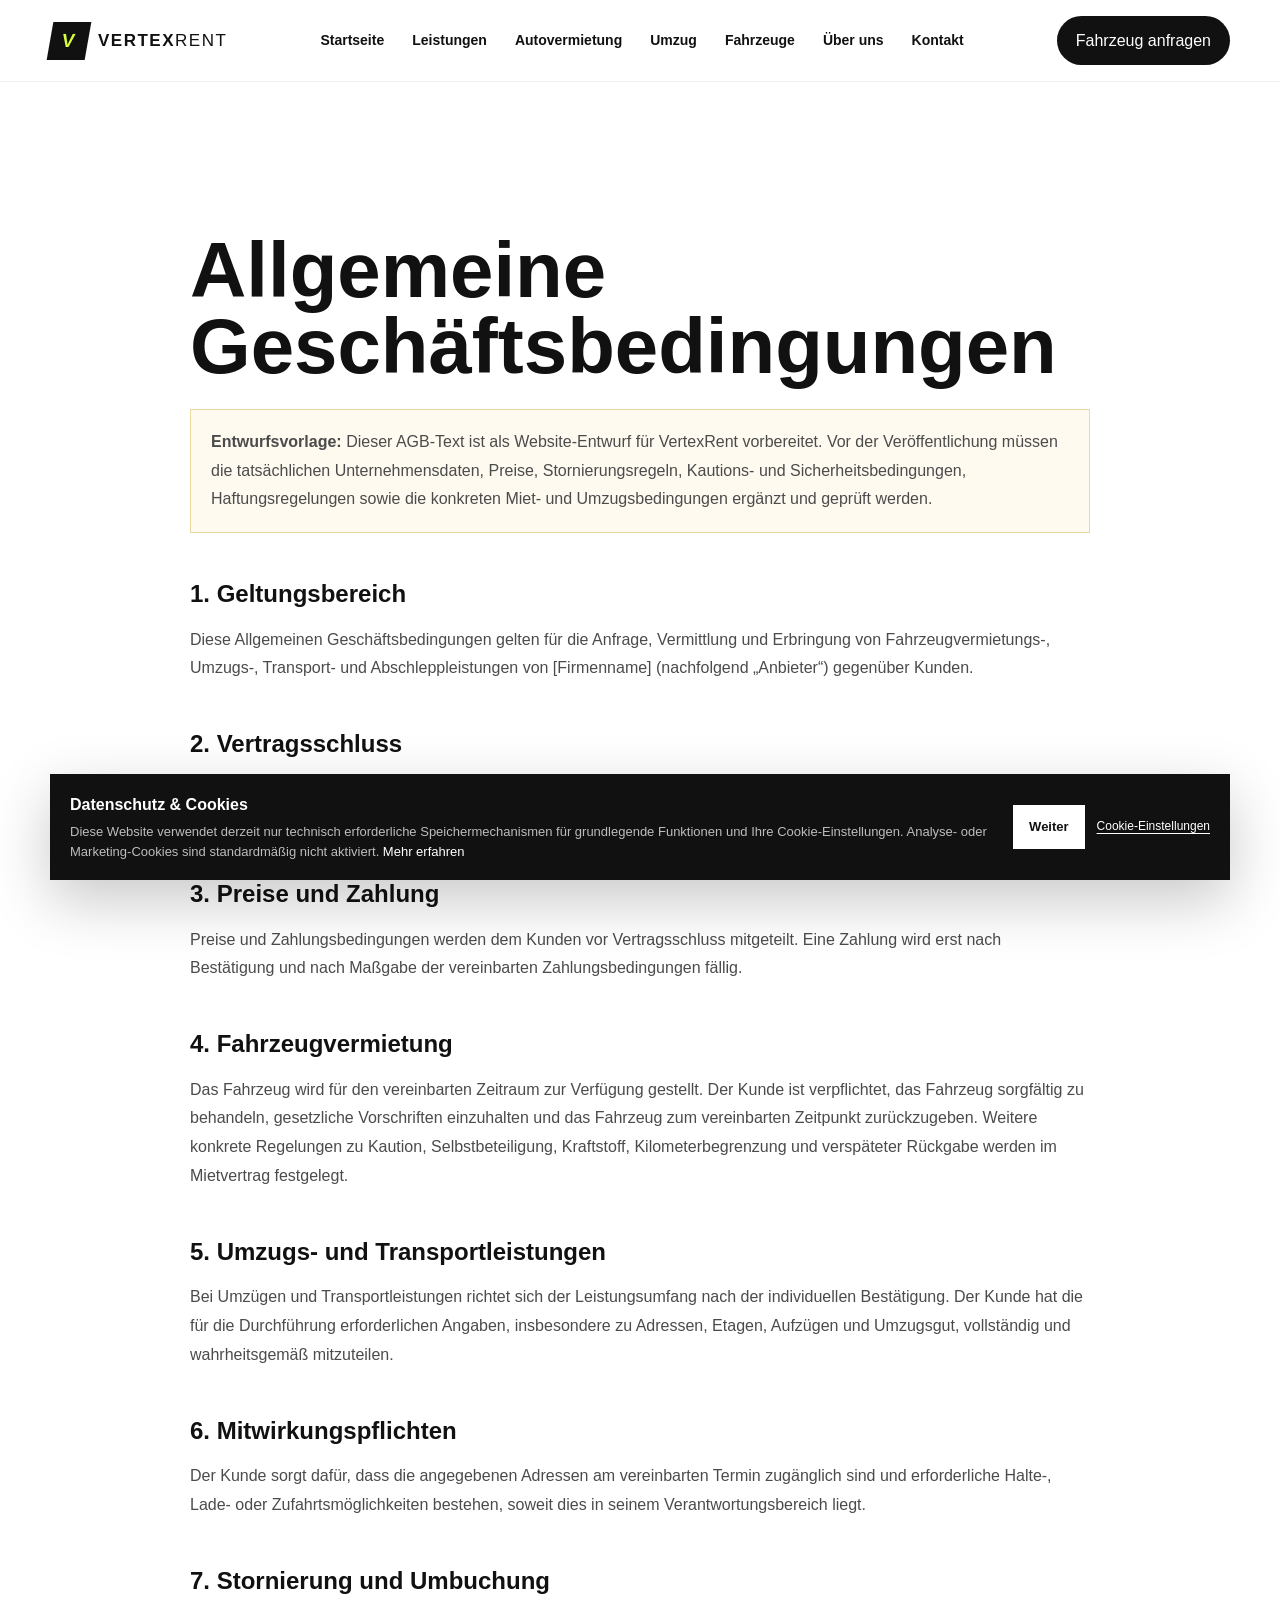
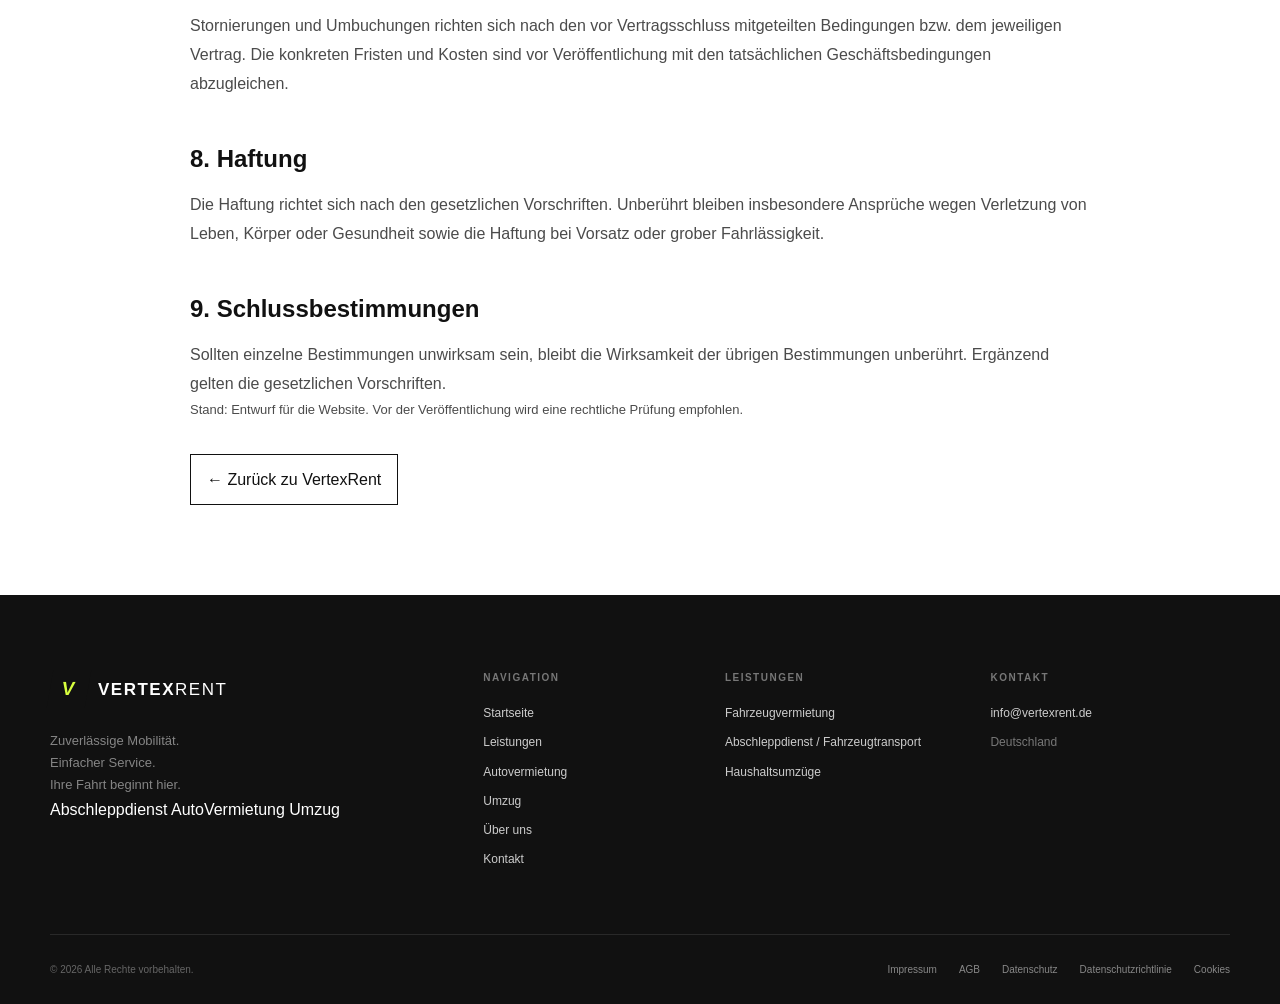
==== commit 6e9d47ec: "changed the email and remove vertext on the footer" ====
--- a/agb.html
+++ b/agb.html
@@ -96,7 +96,7 @@
       </div>
     </div>
     <div class="footer-bottom">
-      <p>© 2026 VertexRent. Alle Rechte vorbehalten.</p>
+      <p>© 2026 Alle Rechte vorbehalten.</p>
       <nav aria-label="Rechtliche Hinweise" class="legal-links">
         <a href="impressum.html">Impressum</a>
         <a href="agb.html">AGB</a>
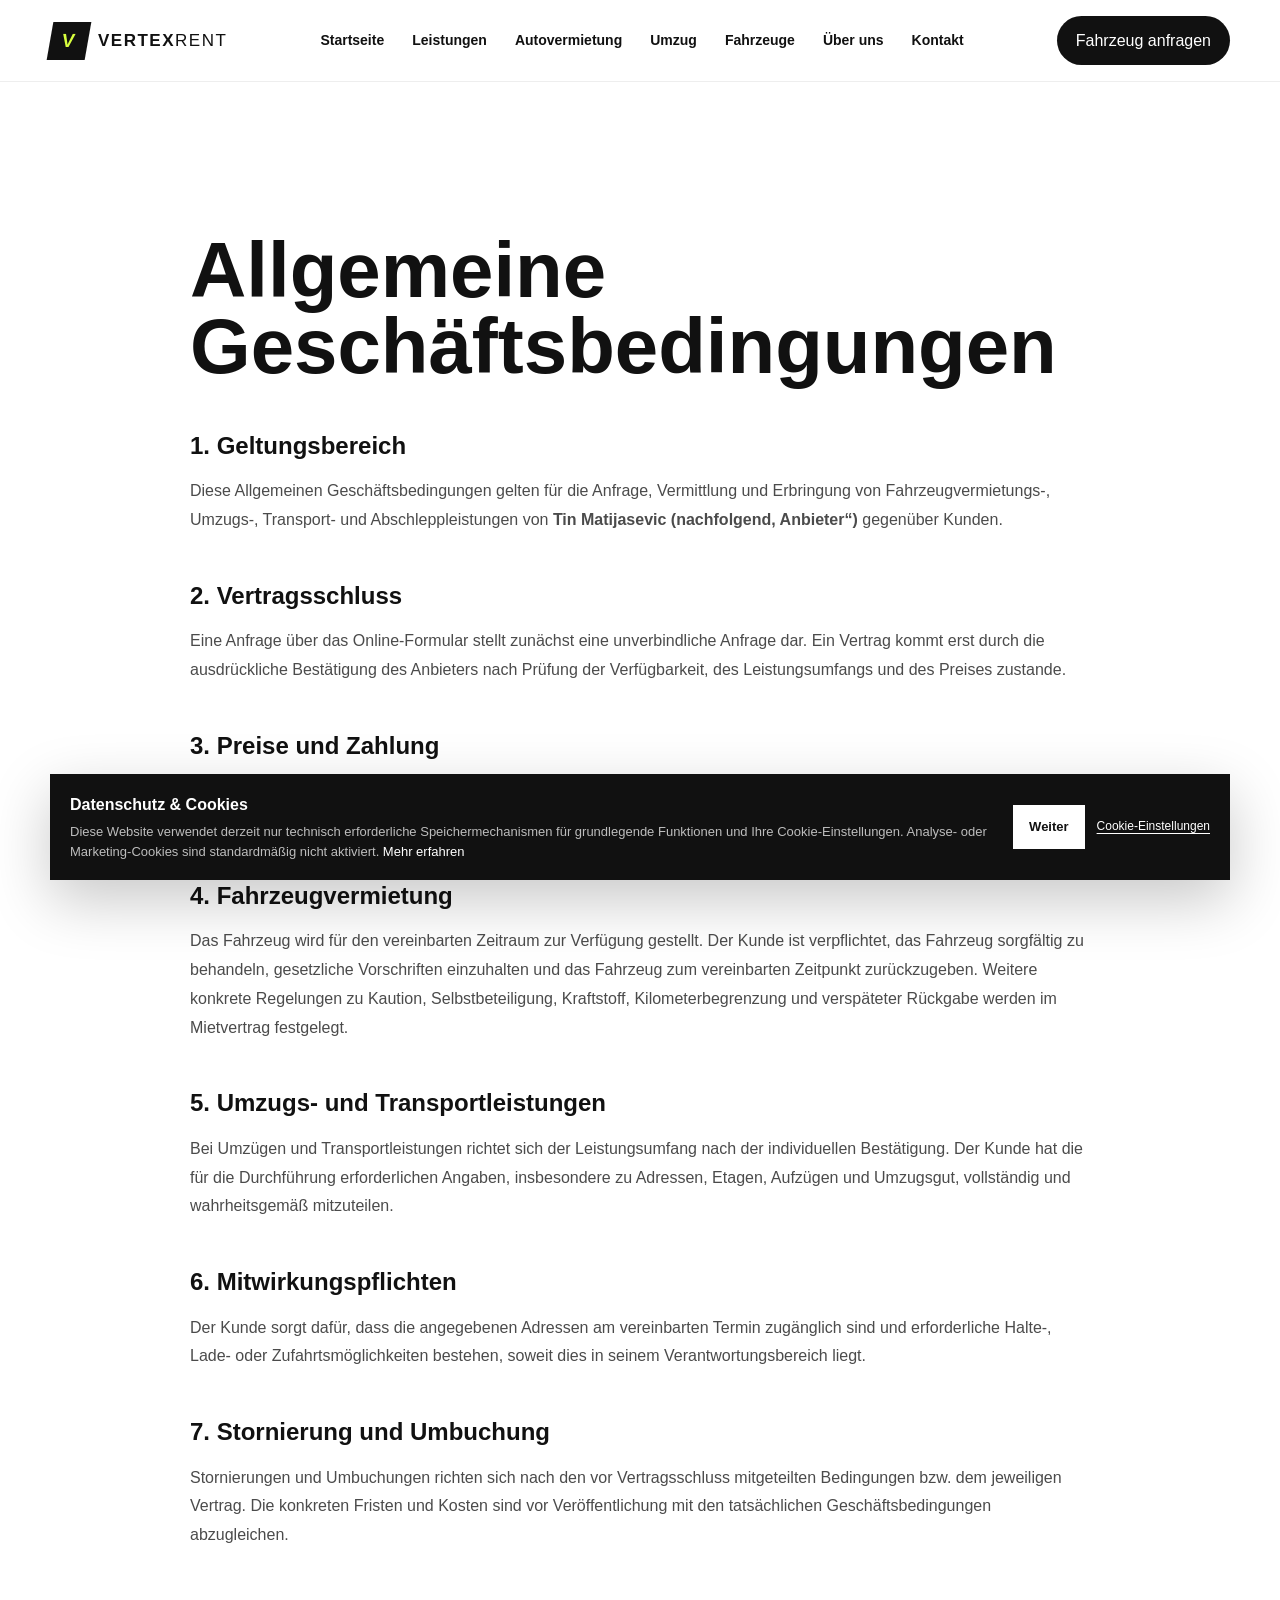
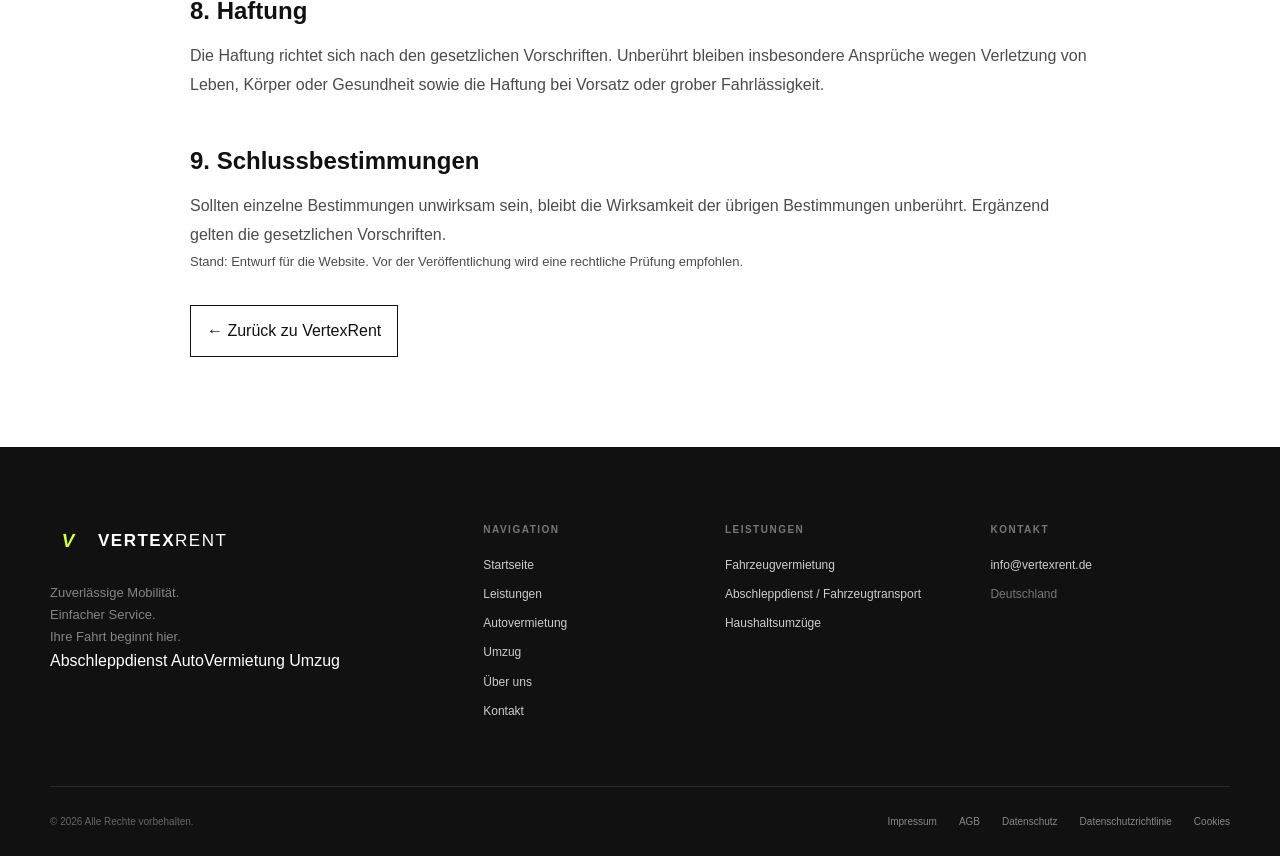
==== commit 521a816c: "remove css of display none" ====
--- a/agb.html
+++ b/agb.html
@@ -46,8 +46,7 @@
 
 <main class="legal-page"><div class="container">
 <h1>Allgemeine Geschäftsbedingungen</h1>
-<p class="legal-placeholder"><strong>Entwurfsvorlage:</strong> Dieser AGB-Text ist als Website-Entwurf für VertexRent vorbereitet. Vor der Veröffentlichung müssen die tatsächlichen Unternehmensdaten, Preise, Stornierungsregeln, Kautions- und Sicherheitsbedingungen, Haftungsregelungen sowie die konkreten Miet- und Umzugsbedingungen ergänzt und geprüft werden.</p>
-<h2>1. Geltungsbereich</h2><p>Diese Allgemeinen Geschäftsbedingungen gelten für die Anfrage, Vermittlung und Erbringung von Fahrzeugvermietungs-, Umzugs-, Transport- und Abschleppleistungen von [Firmenname] (nachfolgend „Anbieter“) gegenüber Kunden.</p>
+<h2>1. Geltungsbereich</h2><p>Diese Allgemeinen Geschäftsbedingungen gelten für die Anfrage, Vermittlung und Erbringung von Fahrzeugvermietungs-, Umzugs-, Transport- und Abschleppleistungen von <b>Tin Matijasevic (nachfolgend, Anbieter“) </b>gegenüber Kunden.</p>
 <h2>2. Vertragsschluss</h2><p>Eine Anfrage über das Online-Formular stellt zunächst eine unverbindliche Anfrage dar. Ein Vertrag kommt erst durch die ausdrückliche Bestätigung des Anbieters nach Prüfung der Verfügbarkeit, des Leistungsumfangs und des Preises zustande.</p>
 <h2>3. Preise und Zahlung</h2><p>Preise und Zahlungsbedingungen werden dem Kunden vor Vertragsschluss mitgeteilt. Eine Zahlung wird erst nach Bestätigung und nach Maßgabe der vereinbarten Zahlungsbedingungen fällig.</p>
 <h2>4. Fahrzeugvermietung</h2><p>Das Fahrzeug wird für den vereinbarten Zeitraum zur Verfügung gestellt. Der Kunde ist verpflichtet, das Fahrzeug sorgfältig zu behandeln, gesetzliche Vorschriften einzuhalten und das Fahrzeug zum vereinbarten Zeitpunkt zurückzugeben. Weitere konkrete Regelungen zu Kaution, Selbstbeteiligung, Kraftstoff, Kilometerbegrenzung und verspäteter Rückgabe werden im Mietvertrag festgelegt.</p>
--- a/style.css
+++ b/style.css
@@ -1868,3 +1868,4 @@
     .hero-content { max-width: 100%; }
     .hero-content::before { font-size: 9px; letter-spacing: .10em; padding: 7px 10px; }
 }
+
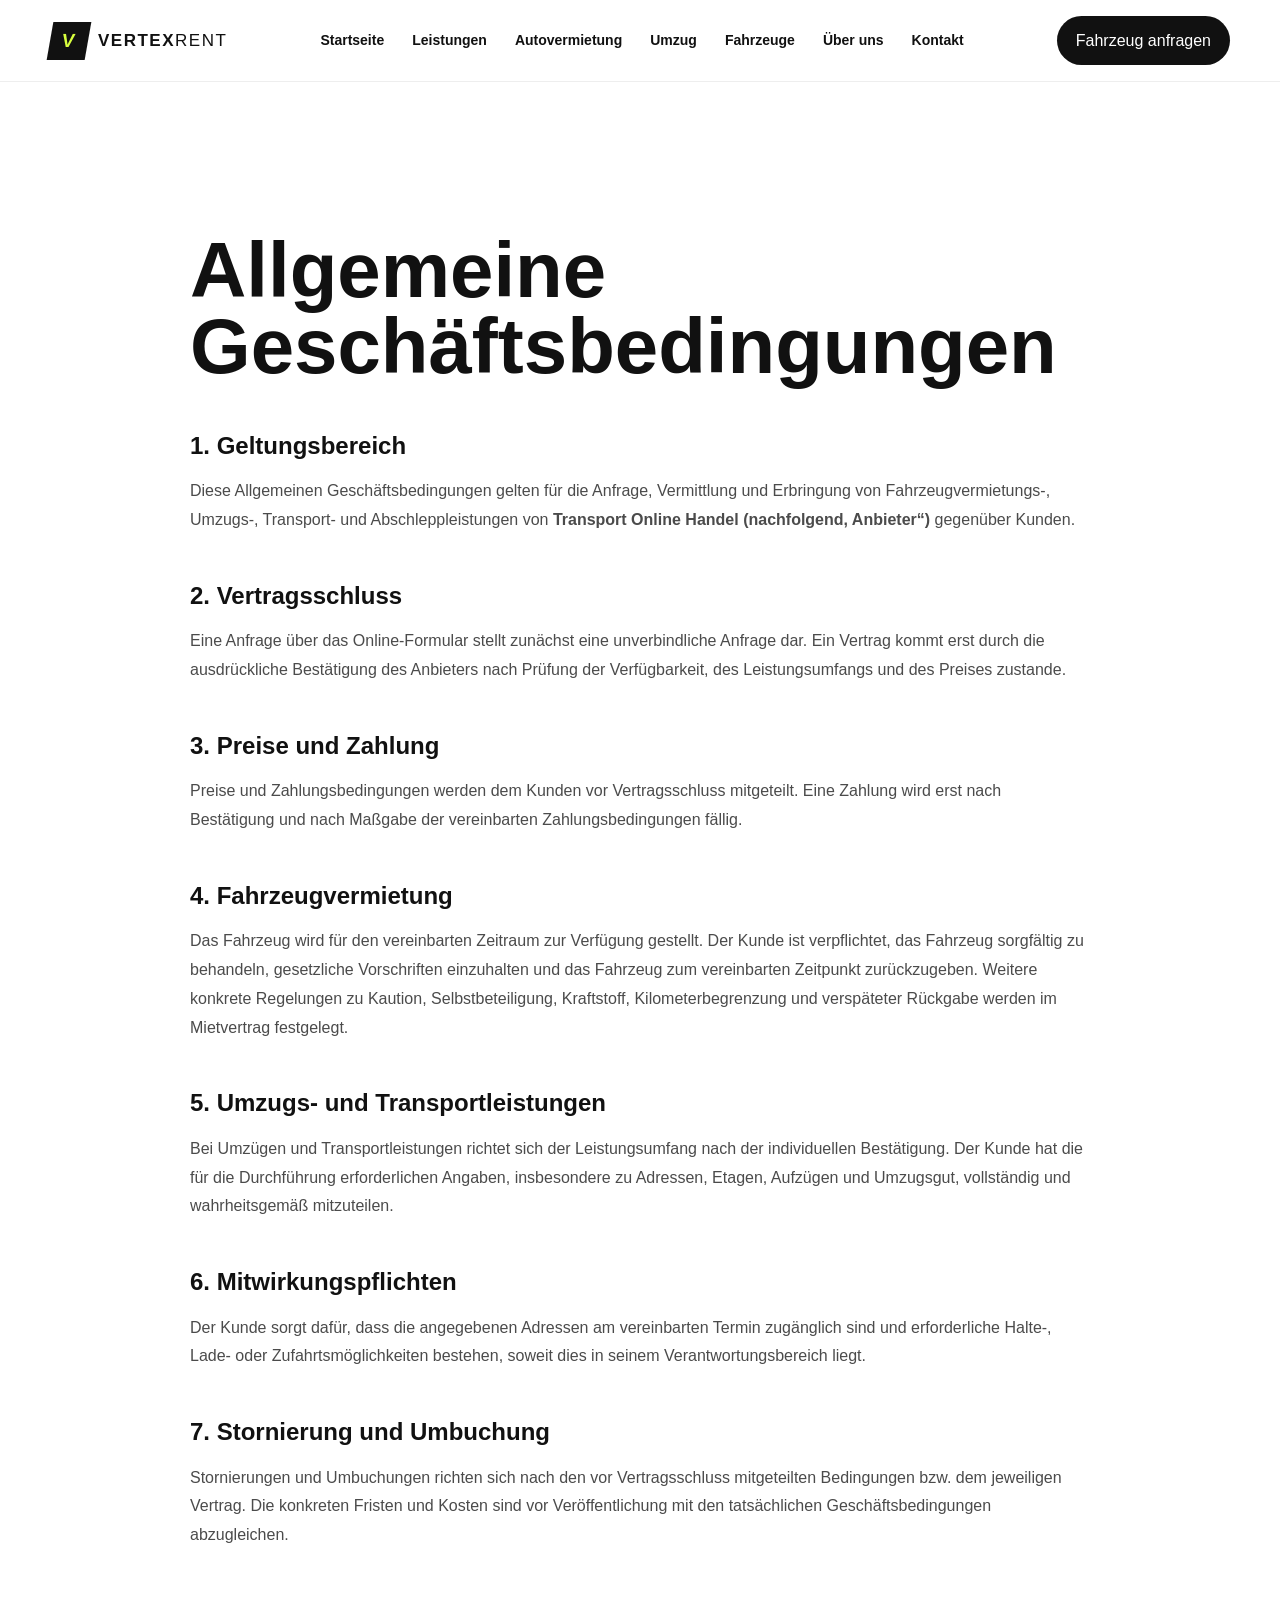
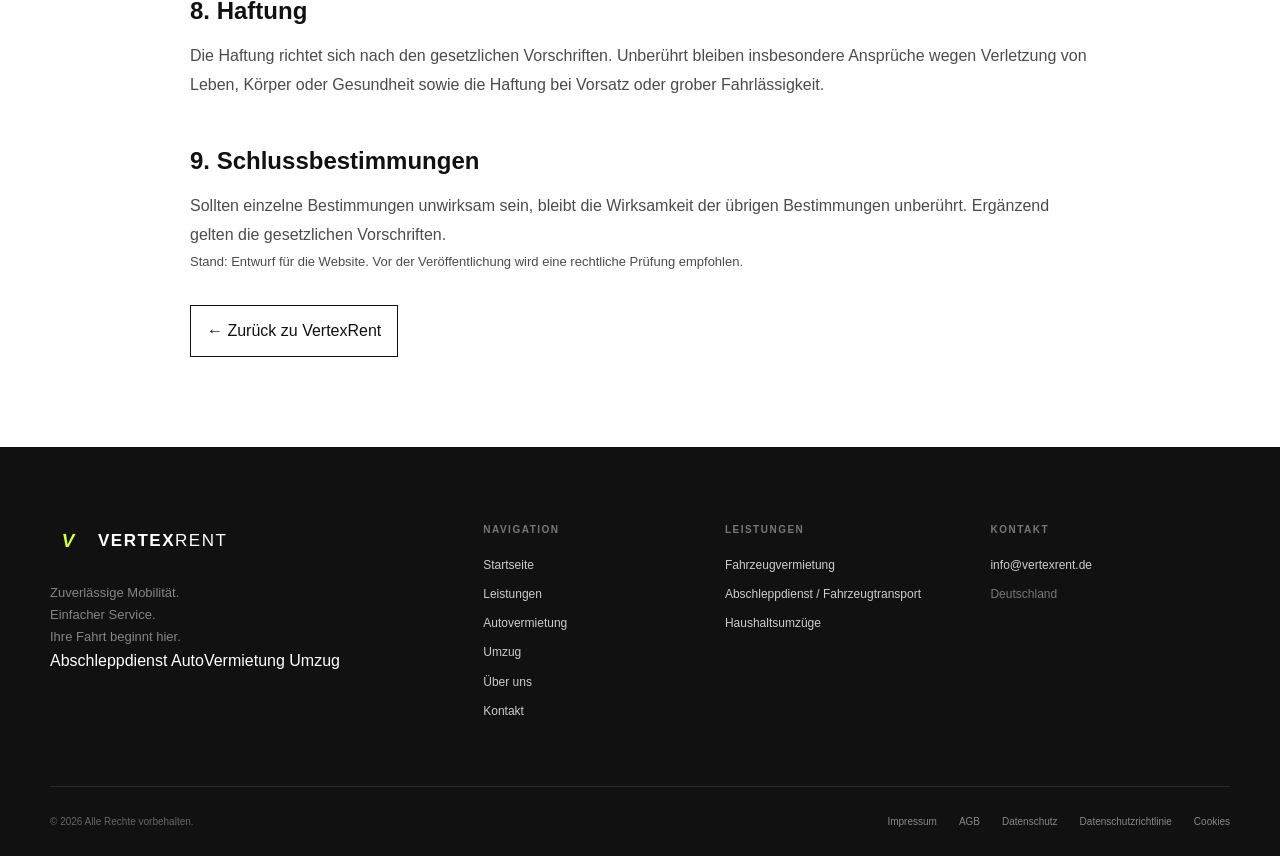
==== commit 074906d5: "fix js file link" ====
--- a/agb.html
+++ b/agb.html
@@ -46,7 +46,7 @@
 
 <main class="legal-page"><div class="container">
 <h1>Allgemeine Geschäftsbedingungen</h1>
-<h2>1. Geltungsbereich</h2><p>Diese Allgemeinen Geschäftsbedingungen gelten für die Anfrage, Vermittlung und Erbringung von Fahrzeugvermietungs-, Umzugs-, Transport- und Abschleppleistungen von <b>Tin Matijasevic (nachfolgend, Anbieter“) </b>gegenüber Kunden.</p>
+<h2>1. Geltungsbereich</h2><p>Diese Allgemeinen Geschäftsbedingungen gelten für die Anfrage, Vermittlung und Erbringung von Fahrzeugvermietungs-, Umzugs-, Transport- und Abschleppleistungen von <b>Transport Online Handel (nachfolgend, Anbieter“) </b>gegenüber Kunden.</p>
 <h2>2. Vertragsschluss</h2><p>Eine Anfrage über das Online-Formular stellt zunächst eine unverbindliche Anfrage dar. Ein Vertrag kommt erst durch die ausdrückliche Bestätigung des Anbieters nach Prüfung der Verfügbarkeit, des Leistungsumfangs und des Preises zustande.</p>
 <h2>3. Preise und Zahlung</h2><p>Preise und Zahlungsbedingungen werden dem Kunden vor Vertragsschluss mitgeteilt. Eine Zahlung wird erst nach Bestätigung und nach Maßgabe der vereinbarten Zahlungsbedingungen fällig.</p>
 <h2>4. Fahrzeugvermietung</h2><p>Das Fahrzeug wird für den vereinbarten Zeitraum zur Verfügung gestellt. Der Kunde ist verpflichtet, das Fahrzeug sorgfältig zu behandeln, gesetzliche Vorschriften einzuhalten und das Fahrzeug zum vereinbarten Zeitpunkt zurückzugeben. Weitere konkrete Regelungen zu Kaution, Selbstbeteiligung, Kraftstoff, Kilometerbegrenzung und verspäteter Rückgabe werden im Mietvertrag festgelegt.</p>
